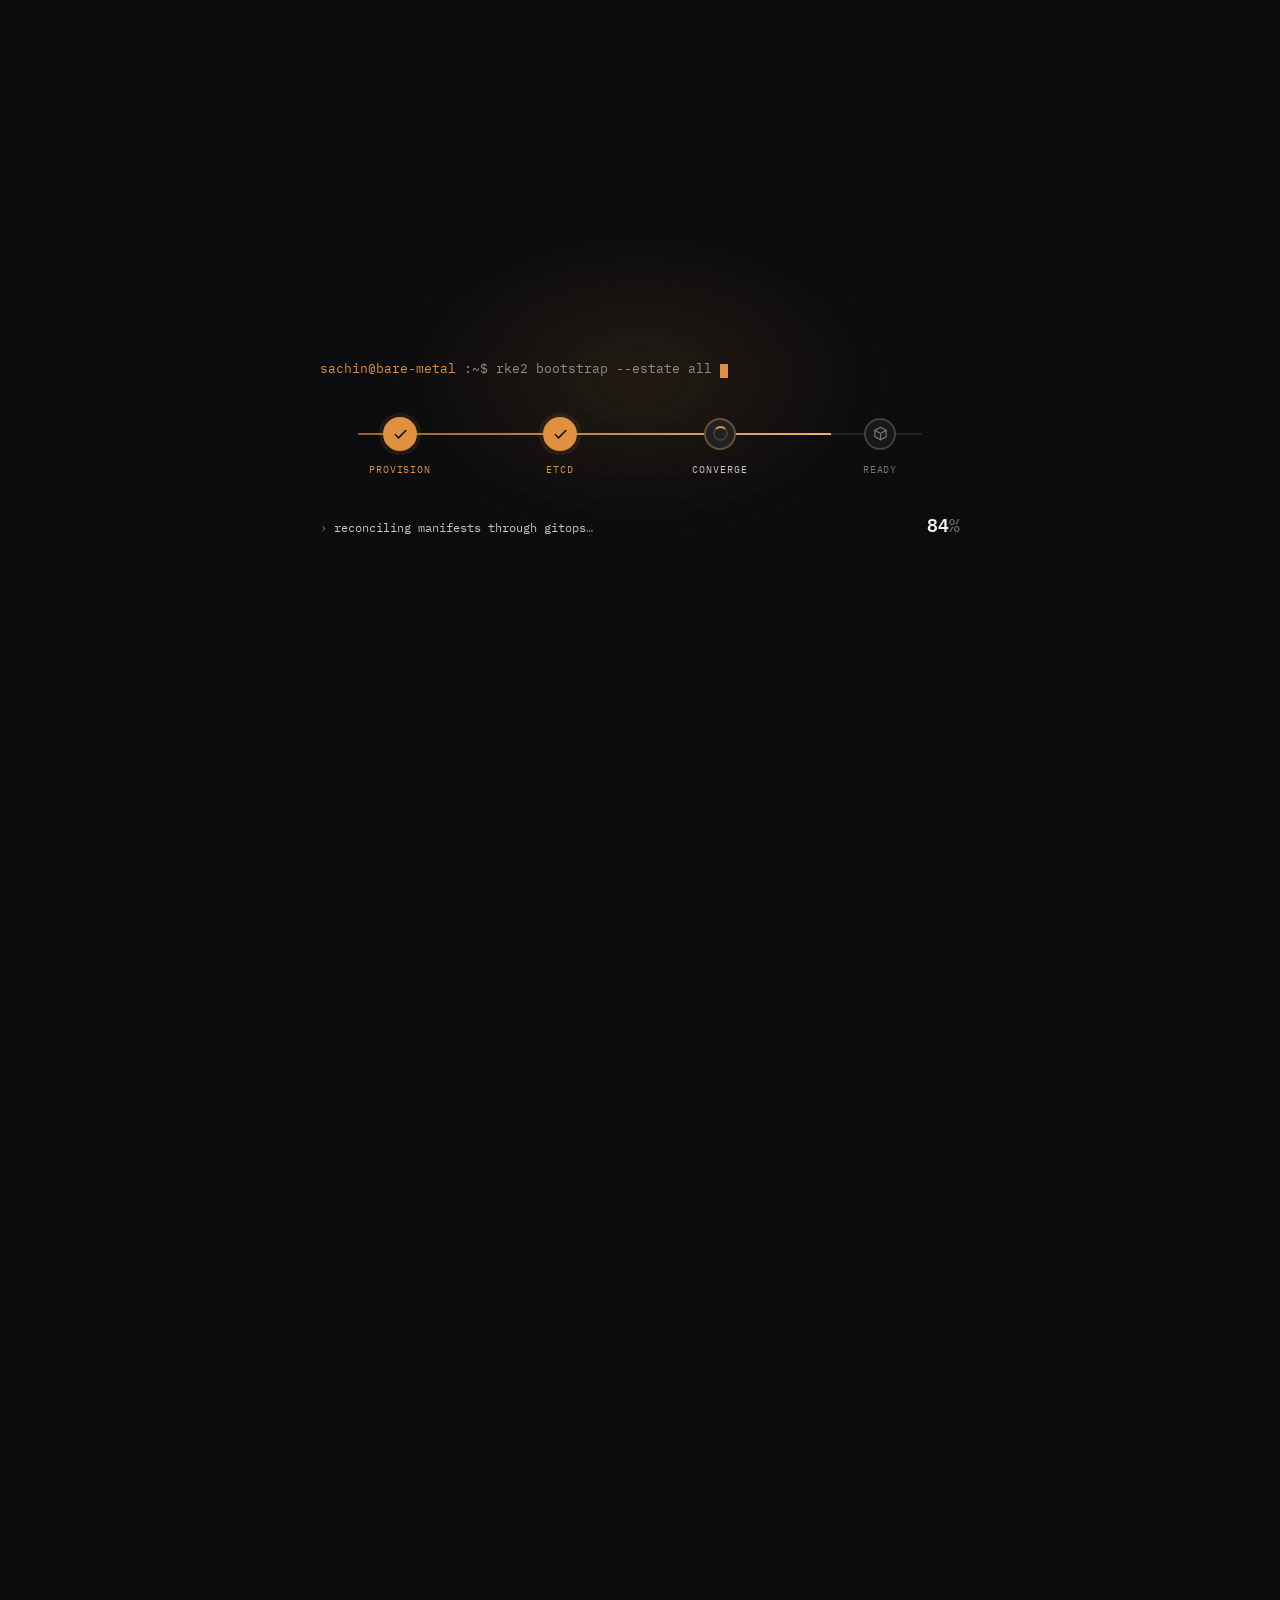
==== index.html @ 34cbd56e "Add portfolio site Static single-page portfolio. No framework, no build step, no runtime dependencie" ====
<!DOCTYPE html>
<html lang="en" data-theme="dark">

<head>
  <meta charset="UTF-8">
  <meta name="viewport" content="width=device-width, initial-scale=1.0">
  <title>Sachin Vasle — AI Infrastructure &amp; DevOps Engineer</title>
  <meta name="description"
    content="AI infrastructure and DevOps engineer. Hybrid Kubernetes across on-premises bare metal and AWS EKS, self-hosted LLM inference on on-prem GPUs, and an AI-powered SRE root cause analysis platform built from scratch.">
  <meta name="author" content="Sachin Vasle">
  <meta name="robots" content="index, follow, max-image-preview:large">
  <meta name="theme-color" content="#0b0c0e" media="(prefers-color-scheme: dark)">
  <meta name="theme-color" content="#f6f3ee" media="(prefers-color-scheme: light)">

  <!-- Theme boot — runs before first paint so there is no flash.
       Dark is the design; light only when the visitor chooses it. -->
  <script>
    (function () {
      document.documentElement.classList.add('js');
      var t = 'dark';
      try { var s = localStorage.getItem('theme'); if (s === 'light' || s === 'dark') t = s; } catch (e) { }
      document.documentElement.setAttribute('data-theme', t);
    })();
  </script>

  <meta property="og:type" content="website">
  <meta property="og:title" content="Sachin Vasle — AI Infrastructure &amp; DevOps Engineer">
  <meta property="og:description"
    content="Hybrid Kubernetes on bare metal and AWS, self-hosted LLM inference on on-prem GPUs, and an AI-powered SRE platform written from scratch.">
  <meta property="og:locale" content="en_IN">
  <!-- TODO before launch: set og:url, og:image and rel=canonical to the real domain. -->

  <link rel="me" href="https://www.linkedin.com/in/sachin-vasle-a631bb194/">
  <link rel="me" href="https://github.com/sachinvasle99">
  <link rel="icon" href="req/img/fav/favicon.svg" type="image/svg+xml">
  <link rel="icon" type="image/png" sizes="32x32" href="req/img/fav/favicon-32x32.png">
  <link rel="icon" type="image/png" sizes="16x16" href="req/img/fav/favicon-16x16.png">
  <link rel="apple-touch-icon" href="req/img/fav/apple-touch-icon.png">
  <link rel="manifest" href="req/img/fav/site.webmanifest">


  <link rel="preconnect" href="https://fonts.googleapis.com">
  <link rel="preconnect" href="https://fonts.gstatic.com" crossorigin>
  <link rel="stylesheet"
    href="https://fonts.googleapis.com/css2?family=Archivo:wght@500;600;700&family=IBM+Plex+Mono:wght@400;500;600;700&family=IBM+Plex+Sans:wght@400;500;600&display=swap">
  <link rel="stylesheet" href="req/css/styles.css">
</head>

<body class="is-loading">

  <!-- ═══ Preloader · cluster bootstrap ═══ -->
  <div class="preloader" id="preloader" role="status" aria-live="polite" aria-label="Loading">
    <div class="preloader__glow"></div>
    <div class="preloader__scan"></div>
    <div class="boot">
      <div class="boot__cmd">
        <span class="prompt">sachin@bare-metal</span>
        <span>:~$ rke2 bootstrap --estate all</span>
        <span class="caret"></span>
      </div>

      <div class="pipeline" aria-hidden="true">
        <div class="pipeline__track"><span class="pipeline__fill"></span></div>

        <div class="stage" data-stage="provision">
          <div class="stage__dot">
            <svg class="default" viewBox="0 0 24 24" fill="none" stroke="currentColor" stroke-width="2"
              stroke-linecap="round" stroke-linejoin="round">
              <rect x="3" y="4" width="18" height="6" rx="1" />
              <rect x="3" y="14" width="18" height="6" rx="1" />
              <path d="M7 7h.01M7 17h.01" />
            </svg>
            <span class="spin"></span>
            <svg class="stage__check" viewBox="0 0 24 24" fill="none" stroke="currentColor" stroke-width="2.4"
              stroke-linecap="round" stroke-linejoin="round"><path d="M20 6 9 17l-5-5" /></svg>
          </div>
          <span class="stage__label">Provision</span>
        </div>

        <div class="stage" data-stage="etcd">
          <div class="stage__dot">
            <svg class="default" viewBox="0 0 24 24" fill="none" stroke="currentColor" stroke-width="2"
              stroke-linecap="round" stroke-linejoin="round">
              <ellipse cx="12" cy="5" rx="8" ry="3" />
              <path d="M4 5v14c0 1.66 3.58 3 8 3s8-1.34 8-3V5M4 12c0 1.66 3.58 3 8 3s8-1.34 8-3" />
            </svg>
            <span class="spin"></span>
            <svg class="stage__check" viewBox="0 0 24 24" fill="none" stroke="currentColor" stroke-width="2.4"
              stroke-linecap="round" stroke-linejoin="round"><path d="M20 6 9 17l-5-5" /></svg>
          </div>
          <span class="stage__label">etcd</span>
        </div>

        <div class="stage" data-stage="converge">
          <div class="stage__dot">
            <svg class="default" viewBox="0 0 24 24" fill="none" stroke="currentColor" stroke-width="2"
              stroke-linecap="round" stroke-linejoin="round">
              <path d="M21 12a9 9 0 0 1-9 9 9 9 0 0 1-8.5-6M3 12a9 9 0 0 1 9-9 9 9 0 0 1 8.5 6" />
              <path d="M21 3v6h-6M3 21v-6h6" />
            </svg>
            <span class="spin"></span>
            <svg class="stage__check" viewBox="0 0 24 24" fill="none" stroke="currentColor" stroke-width="2.4"
              stroke-linecap="round" stroke-linejoin="round"><path d="M20 6 9 17l-5-5" /></svg>
          </div>
          <span class="stage__label">Converge</span>
        </div>

        <div class="stage" data-stage="ready">
          <div class="stage__dot">
            <svg class="default" viewBox="0 0 24 24" fill="none" stroke="currentColor" stroke-width="2"
              stroke-linecap="round" stroke-linejoin="round">
              <path d="M12 2 3 7v10l9 5 9-5V7z" /><path d="m3 7 9 5 9-5M12 12v10" />
            </svg>
            <span class="spin"></span>
            <svg class="stage__check" viewBox="0 0 24 24" fill="none" stroke="currentColor" stroke-width="2.4"
              stroke-linecap="round" stroke-linejoin="round"><path d="M20 6 9 17l-5-5" /></svg>
          </div>
          <span class="stage__label">Ready</span>
        </div>
      </div>

      <div class="boot__foot">
        <div class="boot__status"><span class="text-muted">›</span> initializing<span class="text-muted">…</span></div>
        <div class="boot__pct"><span class="n tnum">0</span><span class="s">%</span></div>
      </div>
    </div>
  </div>

  <!-- Ambient backdrop -->
  <div class="backdrop" aria-hidden="true">
    <div class="backdrop__grid"></div>
    <div class="backdrop__glow"></div>
    <div class="backdrop__grain"></div>
  </div>

  <a class="skip-link" href="#main">Skip to content</a>

  <!-- ═══ Navigation ═══ -->
  <header class="site-header" id="siteHeader">
    <nav class="nav" id="nav" aria-label="Primary">
      <a class="brand" href="#hero" aria-label="Sachin Vasle — home" data-cursor="top">
        <span class="brand__mark">SV</span>
        <span class="brand__name">Sachin&nbsp;Vasle <span class="role">— AI Infra &amp; DevOps</span></span>
      </a>

      <div class="nav__links" id="navLinks">
        <a class="nav__link is-active" href="#hero">Home</a>
        <a class="nav__link" href="#about">About</a>
        <a class="nav__link" href="#work">Work</a>
        <a class="nav__link" href="#stack">Stack</a>
        <a class="nav__link" href="#xray">XRay</a>
        <a class="nav__link" href="#security">Security</a>
        <a class="nav__link" href="#proof">Proof</a>
        <a class="nav__link" href="#contact">Contact</a>
      </div>

      <div class="nav__right">
        <span class="nav__status" title="Local time · Pune (IST)">
          <span class="live"></span>available
          <span class="clock tnum" data-clock>00:00:00</span>
        </span>
        <button class="theme-toggle" id="themeToggle" type="button" aria-label="Switch theme" data-cursor="theme">
          <svg class="tt-sun" viewBox="0 0 24 24" fill="none" stroke="currentColor" stroke-width="2"
            stroke-linecap="round" stroke-linejoin="round" aria-hidden="true">
            <circle cx="12" cy="12" r="4" />
            <path d="M12 2v2M12 20v2M4.93 4.93l1.41 1.41M17.66 17.66l1.41 1.41M2 12h2M20 12h2M6.34 17.66l-1.41 1.41M19.07 4.93l-1.41 1.41" />
          </svg>
          <svg class="tt-moon" viewBox="0 0 24 24" fill="none" stroke="currentColor" stroke-width="2"
            stroke-linecap="round" stroke-linejoin="round" aria-hidden="true">
            <path d="M21 12.8A9 9 0 1 1 11.2 3a7 7 0 0 0 9.8 9.8z" />
          </svg>
        </button>
        <a class="btn btn--primary nav__cta magnetic" href="#contact" data-cursor="connect">Let's talk</a>
        <button class="nav__toggle" id="navToggle" type="button" aria-label="Toggle menu" aria-expanded="false"
          aria-controls="navLinks">
          <span></span><span></span><span></span>
        </button>
      </div>
    </nav>
  </header>

  <main id="main">

    <!-- ═══ Hero ═══ -->
    <section class="hero" id="hero">
      <div class="container">
        <div class="hero__grid">

          <div class="hero__intro">
            <span class="eyebrow hero__eyebrow">AI Infrastructure &amp; DevOps
              <span class="reg">&nbsp;· ap-south-1 / Pune</span></span>

            <h1 class="hero__title" aria-label="Sachin Vasle">
              <span class="line line--fill"><span data-decode="SACHIN">SACHIN</span></span>
              <span class="line line--grad"><span data-decode="VASLE">VASLE</span><span class="blink"
                  aria-hidden="true"></span></span>
            </h1>

            <p class="lead hero__lead">
              I build and run <span class="em">hybrid Kubernetes platforms</span> — managed on AWS,
              bare metal on-premises, everything as code — and the
              <span class="em">AI infrastructure</span> that runs on top of them.
            </p>

            <div class="hero__actions">
              <a class="btn btn--primary btn--lg magnetic" href="#xray" data-cursor="open">
                See the work
                <svg class="btn__ico" viewBox="0 0 24 24" fill="none" stroke="currentColor" stroke-width="2"
                  stroke-linecap="round" stroke-linejoin="round">
                  <path d="M5 12h14M13 6l6 6-6 6" />
                </svg>
              </a>
              <a class="btn btn--ghost btn--lg" href="#contact" data-cursor="connect">
                <svg class="btn__ico" viewBox="0 0 24 24" fill="none" stroke="currentColor" stroke-width="2"
                  stroke-linecap="round" stroke-linejoin="round">
                  <path d="M4 4h16v16H4zM4 8h16M8 4v4" />
                </svg>
                Let's connect
              </a>
            </div>

            <div class="status-strip" aria-label="Status">
              <div class="stat">
                <span class="stat__k">status</span>
                <span class="stat__v live"><span class="dot"></span>open to opportunities</span>
              </div>
              <div class="stat">
                <span class="stat__k">since</span>
                <span class="stat__v">2021 · 5y 2m</span>
              </div>
            </div>
          </div>

          <!-- The platform I work on, as layers. What I do, not what
               my employer owns — no inventory, no counts. -->
          <!-- The platform, bottom-up: cloud and clusters, the tooling that
               drives them, what watches them, and the AI layer on top.
               Capability only — no employer inventory. -->
          <div class="topo" aria-label="Platform layers: cloud, Kubernetes, automation and delivery, observability, security and compliance, and AI infrastructure">
            <svg viewBox="0 0 440 590" fill="none" role="img">

              <!-- the spine: signal running down the stack -->
              <path class="t-link" d="M20 34 V 540" />
              <path class="t-flow" d="M20 34 V 540" pathLength="1" />

              <!-- 1 · cloud -->
              <g class="t-cluster" data-cursor="cloud">
                <rect class="t-plane" x="36" y="16" width="396" height="72" rx="12" />
                <text class="t-planelbl" x="54" y="40">cloud</text>
                <text class="t-meta" x="54" y="60">aws · gcp · multi-region · on-premises</text>
                <text class="t-meta" x="54" y="78">vpc · iam · ec2 · s3 · rds · lambda · route 53 · elb</text>
                <circle class="t-node t-node--cp" cx="20" cy="52" r="6" />
              </g>

              <!-- 2 · kubernetes -->
              <g class="t-cluster" data-cursor="kubernetes">
                <rect class="t-plane" x="36" y="100" width="396" height="92" rx="12" />
                <text class="t-planelbl" x="54" y="124">kubernetes</text>
                <rect class="t-box" x="54" y="136" width="176" height="44" rx="8" />
                <text class="t-name" x="68" y="154">managed</text>
                <text class="t-meta" x="68" y="170">eks · gke · node groups</text>
                <rect class="t-box" x="240" y="136" width="176" height="44" rx="8" />
                <text class="t-name" x="254" y="154">bare metal · rke2</text>
                <text class="t-meta" x="254" y="170">etcd · cni · certs · upgrades</text>
                <circle class="t-node t-node--cp" cx="20" cy="146" r="6" />
              </g>

              <!-- 3 · automation and delivery -->
              <g class="t-cluster" data-cursor="devops tooling">
                <rect class="t-plane" x="36" y="204" width="396" height="92" rx="12" />
                <text class="t-planelbl" x="54" y="228">automation &amp; delivery</text>
                <rect class="t-box" x="54" y="240" width="176" height="44" rx="8" />
                <text class="t-name" x="68" y="258">as code</text>
                <text class="t-meta" x="68" y="274">terraform · terragrunt · ansible</text>
                <rect class="t-box" x="240" y="240" width="176" height="44" rx="8" />
                <text class="t-name" x="254" y="258">ci/cd · gitops</text>
                <text class="t-meta" x="254" y="274">argocd · fluxcd · jenkins</text>
                <circle class="t-node t-node--cp" cx="20" cy="250" r="6" />
              </g>

              <!-- 4 · observability -->
              <g class="t-cluster" data-cursor="telemetry">
                <rect class="t-plane" x="36" y="308" width="396" height="76" rx="12" />
                <text class="t-planelbl" x="54" y="332">observability</text>
                <text class="t-meta" x="54" y="352">prometheus · grafana · signoz · otel · loki · elk/efk</text>
                <text class="t-meta" x="54" y="370">metrics · logs · traces · dashboards · pagerduty on-call</text>
                <circle class="t-node t-node--cp" cx="20" cy="346" r="6" />
              </g>

              <!-- 5 · security and compliance -->
              <g class="t-cluster" data-cursor="devsecops">
                <rect class="t-plane" x="36" y="396" width="396" height="76" rx="12" />
                <text class="t-planelbl" x="54" y="420">security &amp; compliance</text>
                <text class="t-meta" x="54" y="440">trivy · vault · sealed secrets · eso · rbac · network policy</text>
                <text class="t-meta" x="54" y="458">soc 2 · hipaa · data residency · least-privilege iam</text>
                <circle class="t-node t-node--cp" cx="20" cy="434" r="6" />
              </g>

              <!-- 6 · ai infrastructure -->
              <g class="t-cluster" data-cursor="ai infrastructure">
                <rect class="t-plane" x="36" y="484" width="396" height="92" rx="12" />
                <text class="t-planelbl" x="54" y="508">ai infrastructure</text>
                <text class="t-meta" x="54" y="528">self-hosted llm · on-prem gpu serving · inference tuning</text>
                <text class="t-meta" x="54" y="546">agentic rca · mcp · tool-calling · context management</text>
                <text class="t-meta" x="54" y="564">read-only guardrails · deterministic core</text>
                <circle class="t-node t-node--cp" cx="20" cy="530" r="6" />
                <circle class="t-ring" cx="20" cy="530" r="6" />
              </g>
            </svg>
          </div>

        </div>
      </div>

      <a class="scroll-cue" href="#about" aria-label="Scroll down" data-cursor="scroll">
        <span class="txt">scroll</span>
        <span class="rail"></span>
      </a>
    </section>

    <!-- ═══ Marquee ═══ -->
    <div class="marquee" aria-label="Toolchain">
      <div class="marquee__track" id="marqueeTrack">
        <span class="marquee__item"><span class="d"></span>Kubernetes</span>
        <span class="marquee__item"><span class="d"></span>RKE2</span>
        <span class="marquee__item"><span class="d"></span>Bare Metal</span>
        <span class="marquee__item"><span class="d"></span>Private Cloud</span>
        <span class="marquee__item"><span class="d"></span>Amazon EKS</span>
        <span class="marquee__item"><span class="d"></span>GKE</span>
        <span class="marquee__item"><span class="d"></span>etcd</span>
        <span class="marquee__item"><span class="d"></span>Terraform</span>
        <span class="marquee__item"><span class="d"></span>Terragrunt</span>
        <span class="marquee__item"><span class="d"></span>Ansible</span>
        <span class="marquee__item"><span class="d"></span>ArgoCD</span>
        <span class="marquee__item"><span class="d"></span>FluxCD</span>
        <span class="marquee__item"><span class="d"></span>Jenkins · JCasC</span>
        <span class="marquee__item"><span class="d"></span>Prometheus</span>
        <span class="marquee__item"><span class="d"></span>Grafana</span>
        <span class="marquee__item"><span class="d"></span>SigNoz</span>
        <span class="marquee__item"><span class="d"></span>PagerDuty</span>
        <span class="marquee__item"><span class="d"></span>OpenTelemetry</span>
        <span class="marquee__item"><span class="d"></span>Python · FastAPI</span>
        <span class="marquee__item"><span class="d"></span>Self-hosted LLM</span>
        <span class="marquee__item"><span class="d"></span>GPU Inference</span>
        <span class="marquee__item"><span class="d"></span>MCP</span>
        <span class="marquee__item"><span class="d"></span>Vault</span>
        <span class="marquee__item"><span class="d"></span>KEDA</span>
      </div>
    </div>

    <!-- ═══ 01 · whoami ═══ -->
    <section class="section" id="about">
      <div class="container">
        <div class="about__grid">

          <aside class="idcard" id="idcard" data-reveal data-cursor="that's me">
            <div class="idcard__head">
              <span>identity.card</span>
              <span class="on">verified</span>
            </div>
            <div class="idcard__photo">
              <img src="req/img/profile.jpg" alt="Sachin Vasle" width="823" height="900"
                loading="lazy" decoding="async">
              <span class="idcard__scan" aria-hidden="true"></span>
            </div>
            <div class="idcard__body">
              <div class="idrow"><span class="k">uid</span><span class="v">sachin-vasle</span></div>
              <div class="idrow"><span class="k">role</span><span class="v">DevOps &amp; AI Infra Engineer</span></div>
              <div class="idrow"><span class="k">company</span><span class="v acc">Krista AI</span></div>
              <div class="idrow"><span class="k">what</span><span class="v">enterprise ai automation platform</span></div>
              <div class="idrow"><span class="k">base</span><span class="v">18.5204° N · 73.8567° E</span></div>
              <div class="idrow"><span class="k">tz</span><span class="v">IST · UTC+05:30</span></div>
              <div class="idrow"><span class="k">exp</span><span class="v">5y 2m · since 2021</span></div>
              <div class="idrow"><span class="k">certs</span><span class="v">AWS SAA-C03 · CKA</span></div>
              <div class="idrow"><span class="k">status</span><span class="v acc">● open to opportunities</span></div>
            </div>
          </aside>

          <div class="about__body">
            <div class="section-head" style="margin-bottom:1.3rem">
              <span class="eyebrow" data-reveal><span class="idx">01</span> — whoami</span>
              <h2 data-reveal>I build the platform,<br>and the AI that runs on it.</h2>
            </div>

            <p class="lead-big" data-reveal>
              DevOps, SRE and platform engineering across cloud and bare metal —
              <span class="dim">plus the GPU and inference layer that modern products now expect
                underneath them.</span>
            </p>

            <p class="lead" data-reveal>
              I have run that migration in <span class="hl">both directions</span> — on-premises
              onto EKS at one company, and EKS back onto our own hardware at the next. Very few
              people have done the second one.
            </p>

            <p data-reveal>
              <span class="hl">Cloud to bare metal.</span> At <span class="hl">Krista AI</span>, an
              enterprise AI automation company, we moved production off EKS and
              onto Kubernetes we run ourselves, and built the private cloud underneath it to do so —
              the compute, the networking, the storage and the platform services a managed control
              plane had been quietly providing. Cost and data residency drove the decision;
              delivering it meant owning every layer that AWS used to own for us.
            </p>

            <p data-reveal>
              <span class="hl">Bare metal to cloud.</span> Earlier, at Revent Labs, I ran it the
              other way: on-premises workloads onto EKS, with the whole footprint — VPCs, subnets,
              IAM, node groups and supporting services — as reusable Terraform and Terragrunt
              modules replicated across multiple regions for fast failover. Alongside it, ECR,
              Route 53, ELB, RDS and Aurora, Lambda and Secrets Manager, with least-privilege IAM
              throughout, plus GCP and GKE.
            </p>

            <p data-reveal>
              <span class="hl">Running your own</span> means no managed control plane to hide
              behind, so I own the whole lifecycle: control-plane and worker provisioning, etcd
              health and backups, rolling upgrades, certificate rotation, and the deep
              troubleshooting that lands on the API server, scheduler, kubelet, CoreDNS and the CNI.
              Node build-out is Ansible, so onboarding a machine is a playbook rather than an
              afternoon. On-call runs through PagerDuty, so a real failure reaches a phone rather
              than a channel nobody is reading.
            </p>

            <p data-reveal>
              <span class="hl">Delivery is declarative all the way down.</span> Jenkins runs from
              <span class="hl">Jenkins Configuration as Code (JCasC)</span> — controllers, plugins,
              credentials and jobs defined in YAML in Git, so a Jenkins instance is something you
              rebuild from a repository rather than a pet nobody dares restart, and a change to CI
              gets reviewed like any other change. Around it: GitHub Actions, GitLab CI and
              Bitbucket Pipelines running inside Kubernetes, JFrog Artifactory governing artifact
              promotion, and GitOps on ArgoCD and FluxCD giving teams self-service deploys with
              rollbacks that work.
            </p>

            <p data-reveal>
              <span class="hl">Observability</span> is one layer across the whole estate —
              Prometheus, Grafana, SigNoz, OpenTelemetry and ELK/EFK for metrics, logs and traces,
              with the dashboards and alerting that incident response actually runs on, and
              PagerDuty carrying the pages that matter.
            </p>

            <p data-reveal>
              <span class="hl">On the AI side</span> I run self-hosted LLM inference on
              on-premises GPU compute — model serving, GPU utilization, inference performance,
              context management and tool-calling — and I designed and wrote
              <span class="hl">Krista XRay</span>, the AI-powered SRE platform that uses it, where
              the model reasons over real production telemetry it is structurally forbidden from
              writing to. Next: Kubernetes orchestration for GPU workloads, and Go controllers with
              Kubebuilder.
            </p>

            <div class="principles" data-stagger>
              <article class="principle">
                <span class="principle__n">01</span>
                <h3>Everything as code</h3>
                <p>Terraform and Terragrunt for infrastructure, Ansible for machines, Git as the
                  source of truth for what is deployed. A change nobody can review is a change
                  nobody can undo.</p>
              </article>
              <article class="principle">
                <span class="principle__n">02</span>
                <h3>Read-only by default</h3>
                <p>Production starts at <code class="mono">get</code>, <code class="mono">describe</code>,
                  <code class="mono">logs</code>. Anything that mutates a live cluster is named and
                  confirmed — including for the tools I build.</p>
              </article>
              <article class="principle">
                <span class="principle__n">03</span>
                <h3>Deterministic core, narrating edge</h3>
                <p>Code computes the evidence; the model interprets it. A number the LLM derived
                  itself is a number nobody can reproduce.</p>
              </article>
              <article class="principle">
                <span class="principle__n">04</span>
                <h3>Keep the model on our hardware</h3>
                <p>Self-hosted inference is not a cost exercise. It is what lets an investigation
                  read production telemetry without shipping it to a third party.</p>
              </article>
            </div>
          </div>

        </div>
      </div>
    </section>

    <!-- ═══ 02 · Work ═══ -->
    <section class="section" id="work">
      <div class="container">
        <div class="section-head">
          <span class="eyebrow" data-reveal><span class="idx">02</span> — git log --career</span>
          <h2 data-reveal>Deployment history.</h2>
        </div>

        <!-- career as a commit graph — the two branches are the two
             migrations, run in opposite directions -->
        <div class="gitgraph" data-reveal>
          <div class="gitgraph__cap"><span class="d"></span>git log --graph --career · hover a commit</div>
          <svg viewBox="0 0 936 230" fill="none" role="img"
            aria-label="Career as a git graph: DXC 2021, Revent Labs 2022 with an on-premises to EKS branch, Krista 2024 with an EKS to on-premises branch, merging at HEAD">

            <!-- main branch -->
            <path class="g-line g-main" d="M40 115 H 860" />

            <!-- branch up: on-prem → EKS (Revent Labs) -->
            <path class="g-line g-branch"
              d="M330 115 C 380 115, 385 55, 435 55 H 520 C 570 55, 575 115, 625 115" />
            <path class="g-flow"
              d="M330 115 C 380 115, 385 55, 435 55 H 520 C 570 55, 575 115, 625 115" pathLength="1" />

            <!-- branch down: EKS → on-prem, private cloud (Krista) -->
            <path class="g-line g-branch"
              d="M625 115 C 675 115, 680 178, 730 178 H 780 C 815 178, 820 115, 850 115" />
            <path class="g-flow"
              d="M625 115 C 675 115, 680 178, 730 178 H 780 C 815 178, 820 115, 850 115" pathLength="1" />

            <!-- commits on main -->
            <g class="g-commit" data-cursor="a1c0de5">
              <circle class="g-hit" cx="120" cy="115" r="26" />
              <circle class="g-c" cx="120" cy="115" r="7" />
              <text class="g-t" x="120" y="145" text-anchor="middle">Jul 2021 · DXC Technology</text>
              <text class="g-t g-t--dim" x="120" y="161" text-anchor="middle">100+ workloads · aws eks</text>
            </g>

            <g class="g-commit" data-cursor="b2e7a1f">
              <circle class="g-hit" cx="330" cy="115" r="26" />
              <circle class="g-c g-c--acc" cx="330" cy="115" r="7" />
              <text class="g-t" x="330" y="145" text-anchor="middle">Dec 2022 · Revent Labs</text>
              <text class="g-t g-t--dim" x="330" y="161" text-anchor="middle">checkout -b feat/to-cloud</text>
            </g>

            <g class="g-commit" data-cursor="c3f0000">
              <circle class="g-hit" cx="625" cy="115" r="26" />
              <circle class="g-c g-c--acc" cx="625" cy="115" r="7" />
              <text class="g-t" x="625" y="98" text-anchor="middle">Oct 2024 · Krista AI</text>
            </g>

            <!-- branch-up commit -->
            <g class="g-commit" data-cursor="add5afe">
              <circle class="g-hit" cx="477" cy="55" r="26" />
              <circle class="g-c g-c--acc" cx="477" cy="55" r="7" />
              <text class="g-t" x="477" y="34" text-anchor="middle">on-prem → EKS</text>
              <text class="g-t g-t--dim" x="477" y="78" text-anchor="middle">terraform · terragrunt · multi-region</text>
            </g>

            <!-- branch-down commit -->
            <g class="g-commit" data-cursor="dec0ded">
              <circle class="g-hit" cx="755" cy="178" r="26" />
              <circle class="g-c g-c--acc" cx="755" cy="178" r="7" />
              <text class="g-t" x="755" y="204" text-anchor="middle">EKS → on-prem</text>
              <text class="g-t g-t--dim" x="755" y="220" text-anchor="middle">private cloud, built from the metal</text>
            </g>

            <!-- HEAD -->
            <g class="g-commit" data-cursor="HEAD → now">
              <circle class="g-hit" cx="860" cy="115" r="28" />
              <circle class="g-c g-c--acc" cx="860" cy="115" r="8" />
              <circle class="g-ring" cx="860" cy="115" r="8" />
              <g class="g-tag">
                <rect x="788" y="70" width="126" height="26" rx="13" />
                <text x="851" y="87" text-anchor="middle">HEAD · shipping</text>
              </g>
            </g>
          </svg>
        </div>

        <div class="timeline">

          <article class="release" data-reveal>
            <div class="release__aside">
              <span class="release__tag">release/2024.10 — HEAD</span>
              <h3 class="release__co">Krista AI</h3>
              <p class="release__what">enterprise AI automation platform</p>
              <p class="release__period">Oct 2024 → present · Pune, Hybrid</p>
            </div>
            <div class="release__main">
              <h4 class="release__role">DevOps Engineer <span class="now">now</span></h4>
              <p class="release__sum">
                Own a <span class="hl">hybrid Kubernetes platform</span> spanning managed clusters
                on AWS and bare-metal RKE2 on-premises — and led the migration of production
                <span class="hl">off EKS and onto our own Kubernetes</span>, building the private
                cloud underneath it.
              </p>
              <ul class="role__points">
                <li><b>Private cloud, built from the metal up.</b> Stood up the data-centre platform
                  that replaced what EKS had been providing — compute, storage classes, load
                  balancing, container registry, secrets and ingress — so production runs on
                  hardware we own and can upgrade without a maintenance window.</li>
                <li><b>Kubernetes lifecycle, both worlds.</b> Control-plane and worker provisioning,
                  etcd health and backups, rolling upgrades, certificate rotation, and the deep
                  troubleshooting that lands on the API server, scheduler, kubelet, CoreDNS and the
                  CNI — across RKE2 on bare metal and Amazon EKS.</li>
                <li><b>AWS, as code.</b> Multi-region workloads with VPCs, subnets, IAM, node groups
                  and supporting services in reusable Terraform and Terragrunt modules; ECR for
                  images, and cost kept honest through rightsizing, storage lifecycle policies and
                  idle-resource cleanup.</li>
                <li><b>Networking that spans both sides.</b> CNI and CoreDNS on bare metal, ingress
                  controllers and load balancing, network policies and multi-tenant namespace
                  isolation, and the firewall and routing work that hybrid connectivity actually
                  needs.</li>
                <li><b>Delivery, declarative end to end.</b> Jenkins from
                  <span class="hl">JCasC</span> — controllers, plugins, credentials and jobs as YAML
                  in Git — plus GitHub Actions, GitLab CI and Bitbucket Pipelines inside Kubernetes,
                  JFrog Artifactory for artifact promotion, Helm and Kustomize for packaging, and
                  GitOps on ArgoCD and FluxCD with rollbacks that work.</li>
                <li><b>AI and GPU infrastructure.</b> Self-hosted LLM inference on on-premises GPU
                  compute — model serving, GPU utilization, inference performance, context
                  management and tool-calling — and Krista XRay, the AI-powered SRE platform built
                  on top of it. Extending into Kubernetes orchestration for GPU workloads.</li>
                <li><b>Observability and on-call.</b> Prometheus, Grafana, SigNoz, OpenTelemetry and
                  ELK/EFK for metrics, logs and traces, with the dashboards and alerting incident
                  response runs on, escalating through PagerDuty.</li>
                <li><b>PostgreSQL on RAM-backed storage.</b> Moved database volumes for ephemeral
                  environments onto RAM-backed storage so the disk stopped being the bottleneck —
                  environment provisioning and test cycles that used to be a coffee break now finish
                  while you are still looking at the screen.</li>
                <li><b>Operators, secrets and access.</b> Sealed Secrets, KEDA and the Prometheus
                  Operator — CRD lifecycle, upgrades and reconciliation failures — with HashiCorp
                  Vault, RBAC and least-privilege IAM throughout, and production read-only by
                  default.</li>
              </ul>
              <div class="release__chips chips" data-stagger>
                <span class="kchip"><span class="d"></span>RKE2</span>
                <span class="kchip"><span class="d"></span>Amazon EKS</span>
                <span class="kchip"><span class="d"></span>Private cloud</span>
                <span class="kchip"><span class="d"></span>Terraform</span>
                <span class="kchip"><span class="d"></span>Terragrunt</span>
                <span class="kchip"><span class="d"></span>Ansible</span>
                <span class="kchip"><span class="d"></span>Jenkins · JCasC</span>
                <span class="kchip"><span class="d"></span>ArgoCD</span>
                <span class="kchip"><span class="d"></span>FluxCD</span>
                <span class="kchip"><span class="d"></span>Helm</span>
                <span class="kchip"><span class="d"></span>GPU / LLM serving</span>
                <span class="kchip"><span class="d"></span>SigNoz</span>
                <span class="kchip"><span class="d"></span>PagerDuty</span>
                <span class="kchip"><span class="d"></span>Vault</span>
                <span class="kchip"><span class="d"></span>Python</span>
              </div>
            </div>
          </article>

          <article class="release" data-reveal>
            <div class="release__aside">
              <span class="release__tag">release/2022.12</span>
              <h3 class="release__co">Revent Labs</h3>
              <p class="release__period">Dec 2022 → Sep 2024</p>
            </div>
            <div class="release__main">
              <h4 class="release__role">SDE-1 · cloud &amp; platform</h4>
              <p class="release__sum">
                Migrated <span class="hl">on-premises workloads onto AWS EKS</span> and ran the
                AWS and GCP estates behind them — the whole footprint as reusable Terraform and
                Terragrunt modules, replicated across <span class="hl">multiple regions</span> for
                rapid failover.
              </p>
              <ul class="role__points">
                <li><b>On-premises to EKS.</b> Planned and executed the move of workloads off
                  on-premises infrastructure onto Amazon EKS, standing up the networking, IAM, node
                  groups and delivery path in the target account before cutting over.</li>
                <li><b>Infrastructure as code, region-portable.</b> Reusable Terraform modules
                  composed with Terragrunt so an environment could be replicated into another region
                  from the same source — the thing that made rapid failover realistic rather than
                  theoretical.</li>
                <li><b>AWS breadth.</b> VPC, IAM, EC2, ELB, ASG, EKS, ECS, ECR, EBS, S3, RDS and
                  Aurora, Route&nbsp;53, Lambda, CloudWatch, SQS, SNS and Secrets Manager, built for
                  high availability, security and scale.</li>
                <li><b>GCP breadth.</b> VPC, Compute Engine, IAM, firewalls, GKE, Artifact Registry,
                  GCS, Cloud SQL, Cloud Logging, Pub/Sub, Cloud Functions, load balancing and Secret
                  Manager.</li>
                <li><b>Database migrations.</b> Led Amazon RDS to Aurora Serverless, implemented a
                  global RDS cluster, and moved MongoDB to Atlas — each for scalability and
                  performance headroom rather than for its own sake.</li>
                <li><b>Kubernetes delivery and autoscaling.</b> EKS managed through FluxCD, ArgoCD
                  and Helmfile, improving deployment frequency, with HPA, VPA and KEDA tuning
                  cluster behaviour to actual load.</li>
                <li><b>CI/CD pipelines.</b> GitHub Actions and Jenkins, integrated with Jira for
                  traceability and SonarQube for code quality gates.</li>
                <li><b>Monitoring and logging.</b> CloudWatch, Grafana, Loki, Promtail and the EFK
                  and PLG stacks, with alerting built to cut response time, and Helm-based
                  deployments configured for high availability.</li>
                <li><b>Secrets management.</b> HashiCorp Vault, Sealed Secrets and the External
                  Secrets Operator, wired into AWS and GCP Secrets Manager so nothing sensitive
                  lived in a manifest.</li>
                <li><b>Automation and legacy migration.</b> Ansible playbooks, roles and collections
                  driven from GitHub Actions for end-to-end deployment and testing, plus a migration
                  of RightScale RightScripts to equivalent Terraform configurations and Ansible
                  roles.</li>
                <li><b>Cost optimization.</b> Route&nbsp;53, Transit Gateway and AWS Organizations
                  managed down to what the business actually needed.</li>
              </ul>
              <div class="release__chips chips" data-stagger>
                <span class="kchip"><span class="d"></span>AWS</span>
                <span class="kchip"><span class="d"></span>GCP · GKE</span>
                <span class="kchip"><span class="d"></span>Terraform</span>
                <span class="kchip"><span class="d"></span>Terragrunt</span>
                <span class="kchip"><span class="d"></span>Amazon EKS</span>
                <span class="kchip"><span class="d"></span>Aurora Serverless</span>
                <span class="kchip"><span class="d"></span>MongoDB Atlas</span>
                <span class="kchip"><span class="d"></span>Helmfile</span>
                <span class="kchip"><span class="d"></span>ArgoCD · FluxCD</span>
                <span class="kchip"><span class="d"></span>HPA · VPA · KEDA</span>
                <span class="kchip"><span class="d"></span>GitHub Actions</span>
                <span class="kchip"><span class="d"></span>SonarQube</span>
                <span class="kchip"><span class="d"></span>Loki · PLG</span>
                <span class="kchip"><span class="d"></span>Vault · ESO</span>
                <span class="kchip"><span class="d"></span>Ansible</span>
              </div>
            </div>
          </article>

          <article class="release" data-reveal>
            <div class="release__aside">
              <span class="release__tag">release/2021.07</span>
              <h3 class="release__co">DXC Technology</h3>
              <p class="release__period">Jul 2021 → Nov 2022 · Remote</p>
            </div>
            <div class="release__main">
              <h4 class="release__role">Associate Software Engineer</h4>
              <p class="release__sum">
                Managed production Kubernetes on <span class="hl">AWS EKS carrying 100+
                workloads</span> for enterprise client environments, specialising in critical
                production troubleshooting.
              </p>
              <ul class="role__points">
                <li><b>EKS cluster management at scale.</b> Ran production clusters carrying 100+
                  workloads, keeping resource utilization and platform stability in hand, and became
                  the person critical Kubernetes production issues got escalated to.</li>
                <li><b>Helm-based delivery.</b> Developed and maintained Helm charts for application
                  deployment onto EKS, making releases consistent and repeatable instead of
                  hand-assembled per environment.</li>
                <li><b>Multistage Dockerfiles.</b> Designed image builds that package an application
                  and its dependencies while keeping the runtime layer to what actually runs — the
                  same image behaving identically across development, test and production.</li>
                <li><b>Ingress and network policy.</b> Configured Nginx and Traefik ingress
                  controllers for application traffic, with Cilium and Calico network policies
                  enforcing workload isolation and tightening the cluster's network posture.</li>
                <li><b>Observability and alerting.</b> Built and maintained Grafana alerts covering
                  system health, so infrastructure and application problems reached the SysOps team
                  before users noticed them.</li>
                <li><b>Cost optimization.</b> Cut AWS spend across multiple client projects using
                  Kubecost for per-workload visibility across EKS, alongside traffic optimization
                  through Traefik ingress.</li>
                <li><b>Automation.</b> Reusable Bash tooling for testing procedures, removing manual
                  effort and making results consistent run to run.</li>
              </ul>
              <div class="release__chips chips" data-stagger>
                <span class="kchip"><span class="d"></span>AWS</span>
                <span class="kchip"><span class="d"></span>Amazon EKS</span>
                <span class="kchip"><span class="d"></span>Kubernetes</span>
                <span class="kchip"><span class="d"></span>Helm</span>
                <span class="kchip"><span class="d"></span>Docker</span>
                <span class="kchip"><span class="d"></span>Grafana</span>
                <span class="kchip"><span class="d"></span>Nginx · Traefik</span>
                <span class="kchip"><span class="d"></span>Cilium · Calico</span>
                <span class="kchip"><span class="d"></span>Kubecost</span>
                <span class="kchip"><span class="d"></span>Bash</span>
              </div>
            </div>
          </article>

        </div>

      </div>
    </section>

    <!-- ═══ 03 · Stack ═══ -->
    <section class="section" id="stack">
      <div class="container">
        <div class="section-head">
          <span class="eyebrow" data-reveal><span class="idx">03</span> — cat stack.yaml</span>
          <h2 data-reveal>The toolchain, declared.</h2>
        </div>

        <div class="stack-stage" data-reveal>
          <figure class="spec" id="spec">
            <figcaption>
              <span class="d"></span>
              <span class="path">infra/</span>stack.yaml
              <span class="spec__hint">hover a card ↓</span>
            </figcaption>
            <pre><span class="ln"><span class="no">1</span><span class="k">stack</span><span class="p">:</span></span><span class="ln" data-key="platform"><span class="no">2</span>  <span class="k">platform</span><span class="p">:</span>      <span class="p">[</span><span class="v">rke2</span><span class="p">,</span> <span class="v">eks</span><span class="p">,</span> <span class="v">gke</span><span class="p">,</span> <span class="v">bare-metal</span><span class="p">,</span> <span class="v">etcd</span><span class="p">,</span> <span class="v">cni</span><span class="p">,</span> <span class="v">helm</span><span class="p">,</span> <span class="v">private-cloud</span><span class="p">]</span></span><span class="ln" data-key="cloud"><span class="no">3</span>  <span class="k">cloud</span><span class="p">:</span>         <span class="p">[</span><span class="v">aws</span><span class="p">,</span> <span class="v">gcp</span><span class="p">,</span> <span class="v">on-prem</span><span class="p">,</span> <span class="v">multi-region</span><span class="p">]</span></span><span class="ln" data-key="iac"><span class="no">4</span>  <span class="k">iac</span><span class="p">:</span>           <span class="p">[</span><span class="v">terraform</span><span class="p">,</span> <span class="v">terragrunt</span><span class="p">,</span> <span class="v">ansible</span><span class="p">,</span> <span class="v">helmfile</span><span class="p">]</span></span><span class="ln" data-key="delivery"><span class="no">5</span>  <span class="k">delivery</span><span class="p">:</span>      <span class="p">[</span><span class="v">argocd</span><span class="p">,</span> <span class="v">fluxcd</span><span class="p">,</span> <span class="v">jenkins-jcasc</span><span class="p">,</span> <span class="v">gh-actions</span><span class="p">,</span> <span class="v">gitlab-ci</span><span class="p">,</span> <span class="v">artifactory</span><span class="p">]</span></span><span class="ln" data-key="scaling"><span class="no">6</span>  <span class="k">scaling</span><span class="p">:</span>       <span class="p">[</span><span class="v">hpa</span><span class="p">,</span> <span class="v">vpa</span><span class="p">,</span> <span class="v">keda</span><span class="p">,</span> <span class="v">cluster-autoscaler</span><span class="p">]</span></span><span class="ln" data-key="observability"><span class="no">7</span>  <span class="k">observability</span><span class="p">:</span> <span class="p">[</span><span class="v">prometheus</span><span class="p">,</span> <span class="v">grafana</span><span class="p">,</span> <span class="v">signoz</span><span class="p">,</span> <span class="v">otel</span><span class="p">,</span> <span class="v">loki</span><span class="p">,</span> <span class="v">elk</span><span class="p">,</span> <span class="v">pagerduty</span><span class="p">]</span></span><span class="ln" data-key="security"><span class="no">8</span>  <span class="k">security</span><span class="p">:</span>      <span class="p">[</span><span class="v">trivy</span><span class="p">,</span> <span class="v">vault</span><span class="p">,</span> <span class="v">sealed-secrets</span><span class="p">,</span> <span class="v">eso</span><span class="p">,</span> <span class="v">rbac</span><span class="p">,</span> <span class="v">network-policy</span><span class="p">]</span></span><span class="ln" data-key="compliance"><span class="no">9</span>  <span class="k">compliance</span><span class="p">:</span>    <span class="p">[</span><span class="v">soc2</span><span class="p">,</span> <span class="v">hipaa</span><span class="p">,</span> <span class="v">data-residency</span><span class="p">,</span> <span class="v">audit-trail</span><span class="p">]</span></span><span class="ln" data-key="ai"><span class="no">10</span>  <span class="k">ai</span><span class="p">:</span>            <span class="p">[</span><span class="v">self-hosted-llm</span><span class="p">,</span> <span class="v">gpu-inference</span><span class="p">,</span> <span class="v">mcp</span><span class="p">,</span> <span class="v">tool-calling</span><span class="p">]</span></span><span class="ln" data-key="code"><span class="no">11</span>  <span class="k">code</span><span class="p">:</span>          <span class="p">[</span><span class="v">python</span><span class="p">,</span> <span class="v">fastapi</span><span class="p">,</span> <span class="v">bash</span><span class="p">,</span> <span class="v">groovy</span><span class="p">,</span> <span class="v">react</span><span class="p">]</span></span><span class="ln" data-key="data"><span class="no">12</span>  <span class="k">data</span><span class="p">:</span>          <span class="p">[</span><span class="v">postgres</span><span class="p">,</span> <span class="v">mysql</span><span class="p">,</span> <span class="v">mongodb</span><span class="p">,</span> <span class="v">redis</span><span class="p">,</span> <span class="v">clickhouse</span><span class="p">,</span> <span class="v">ram-backed-pg</span><span class="p">]</span></span><span class="ln"><span class="no">13</span></span><span class="ln"><span class="no">14</span><span class="k">mode</span><span class="p">:</span> <span class="v">read_only_by_default</span>  <span class="c"># deterministic core · narrating edge</span></span></pre>
          </figure>

          <div class="stack-cards" data-stagger>
            <article class="stack-card" data-keys="platform,cloud">
              <span class="stack-card__k">run</span>
              <strong>Clusters &amp; cloud</strong>
              <p>RKE2 on bare metal, private cloud, Amazon EKS, GKE, etcd, CNI, Helm, AWS, GCP</p>
            </article>
            <article class="stack-card" data-keys="iac,delivery">
              <span class="stack-card__k">ship</span>
              <strong>IaC &amp; GitOps</strong>
              <p>Terraform, Terragrunt, Ansible, Helmfile, ArgoCD, FluxCD, Jenkins JCasC, Artifactory</p>
            </article>
            <article class="stack-card" data-keys="security,compliance">
              <span class="stack-card__k">secure</span>
              <strong>DevSecOps &amp; compliance</strong>
              <p>Trivy scanning, Vault, Sealed Secrets, ESO, RBAC, network policy, SOC 2, HIPAA</p>
            </article>
            <article class="stack-card" data-keys="observability">
              <span class="stack-card__k">observe</span>
              <strong>Telemetry</strong>
              <p>Prometheus, Grafana, SigNoz, OpenTelemetry, Loki, ELK/EFK, PagerDuty on-call</p>
            </article>
            <article class="stack-card" data-keys="ai">
              <span class="stack-card__k">reason</span>
              <strong>AI &amp; GPU</strong>
              <p>Self-hosted LLM serving, on-prem GPU inference, MCP, tool-calling, guardrails</p>
            </article>
            <article class="stack-card" data-keys="code,data,scaling">
              <span class="stack-card__k">build</span>
              <strong>Code &amp; data</strong>
              <p>Python, FastAPI, Bash, Groovy, React, Postgres on RAM-backed storage, Redis, ClickHouse</p>
            </article>
          </div>
        </div>
      </div>
    </section>

    <!-- ═══ 04 · XRay ═══ -->
    <section class="section" id="xray">
      <div class="container">
        <div class="section-head">
          <span class="eyebrow" data-reveal><span class="idx">04</span> — the thing I built</span>
          <h2 data-reveal>Software, not configuration.</h2>
        </div>

        <article class="case" data-reveal>
          <div class="case__head">
            <h3>Krista XRay</h3>
            <span class="tag tag--ok">in production</span>
            <span class="case__role">sole designer and developer</span>
          </div>

          <div class="case__body">
            <div class="case__prose">
              <p class="lead-big" style="margin-bottom:1rem">
                At 3 a.m., "the app is slow" used to mean opening four consoles and hoping somebody
                remembered what changed. <span class="dim">Now it means asking one question and
                getting evidence back.</span>
              </p>

              <p>
                XRay is an AI-powered SRE platform that answers <em>why is production slow or
                broken?</em> It pulls from nine telemetry sources — Kubernetes, traces, logs,
                metrics, the data tier and the cloud APIs — correlates them on a shared timeline,
                works out what changed, ranks the probable causes, and explains the top ones in
                plain language with the evidence attached.
              </p>

              <div class="rule" style="margin:1.6rem 0 1rem">what it changes</div>

              <ul class="benefits">
                <li><b>The correlation nobody has time for.</b> A human comparing a latency spike
                  against deploy history, node pressure, slow queries and cache eviction is doing
                  ten minutes of tab-switching under pressure. The platform does it on every
                  investigation, the same way each time.</li>
                <li><b>Change detection first.</b> Most incidents are something that changed.
                  Surfacing rollouts, config edits and scaling events in the same window as the
                  symptom answers a large share of them outright.</li>
                <li><b>Findings you can check.</b> Every claim carries the query and the series it
                  came from, so the reviewer can disagree with the tool instead of trusting it.</li>
                <li><b>On-call that doesn't depend on who is awake.</b> The knowledge lives in
                  ranked hypotheses rather than in the one engineer who remembers this failure
                  mode.</li>
                <li><b>Nothing leaves the estate.</b> Investigations can run entirely against
                  self-hosted models on our own GPUs, which is what makes it usable where data
                  residency rules out sending telemetry to a third party.</li>
              </ul>

              <div class="rule" style="margin:1.6rem 0 1rem">how it stays trustworthy</div>

              <div class="decisions" data-stagger>
                <div class="decision">
                  <h4>deterministic core</h4>
                  <p>Python computes every number; the model only interprets. It cannot invent a
                    latency figure because it never calculates one.</p>
                </div>
                <div class="decision">
                  <h4>read-only by construction</h4>
                  <p>All 16 tools are read-only and the service accounts are RBAC-scoped. There is
                    no code path from a model output to a cluster write.</p>
                </div>
                <div class="decision">
                  <h4>rank before you reason</h4>
                  <p>A dependency graph scores probable causes first, so the model argues about a
                    shortlist instead of trawling raw telemetry.</p>
                </div>
                <div class="decision">
                  <h4>degrade loudly</h4>
                  <p>A collector that can't reach its backend says so. Silently dropping a source
                    lets you reason confidently from a hole in the evidence.</p>
                </div>
              </div>
            </div>

            <div class="case__side">
              <div class="asks">
                <span class="asks__cap">questions it answers</span>
                <ul>
                  <li>Why is checkout slow since 02:10?</li>
                  <li>What changed in the last hour?</li>
                  <li>Is this the app, the cluster, or the database?</li>
                  <li>Which service started this, and which are just downstream of it?</li>
                  <li>Has this failed this way before?</li>
                </ul>
              </div>

              <div class="flow">
                <span class="flow__cap">one investigation</span>
                <ol class="flow__steps">
                  <li>
                    <b>Symptom</b>
                    <span>asked in plain language, not assembled from dashboards</span>
                  </li>
                  <li>
                    <b>Collect</b>
                    <span>nine sources queried in parallel, each degrading independently</span>
                  </li>
                  <li>
                    <b>Correlate</b>
                    <span>normalised onto one timeline; change detection over the same window</span>
                  </li>
                  <li>
                    <b>Rank</b>
                    <span>dependency graph scores candidate causes before any model sees them</span>
                  </li>
                  <li>
                    <b>Explain</b>
                    <span>agentic loop over 16 read-only tools, evidence cited per claim</span>
                  </li>
                </ol>
              </div>

              <p class="stack-line">
                <b>reads</b> Kubernetes · Prometheus · traces · logs · Postgres · Redis · cloud APIs<br>
                <b>backend</b> Python · FastAPI · Pydantic · async httpx<br>
                <b>frontend</b> React · Vite<br>
                <b>runtime</b> Docker · Kubernetes · RBAC-scoped service accounts<br>
                <b>inference</b> hosted API or self-hosted on on-prem GPUs · MCP
              </p>
            </div>
          </div>
        </article>
      </div>
    </section>

    <!-- ═══ 05 · DevSecOps ═══ -->
    <section class="section" id="security">
      <div class="container">
        <div class="section-head">
          <span class="eyebrow" data-reveal><span class="idx">05</span> — shift left</span>
          <h2 data-reveal>Security in the pipeline,<br>not in a review meeting.</h2>
          <p data-reveal>Guardrails belong on the delivery path itself. If a vulnerable image or a
            plaintext secret can only be caught by a person remembering to look, it will ship.</p>
        </div>

        <!-- gates a change passes through -->
        <div class="gates" data-stagger data-reveal>
          <article class="gate">
            <span class="gate__n">01</span>
            <h3>Commit</h3>
            <p>Secrets never reach Git in the clear — Sealed Secrets and the External Secrets
              Operator keep them encrypted at rest, with Vault and cloud Secrets Manager as the
              source of truth.</p>
            <div class="chips">
              <span class="kchip"><span class="d"></span>Vault</span>
              <span class="kchip"><span class="d"></span>Sealed Secrets</span>
              <span class="kchip"><span class="d"></span>ESO</span>
            </div>
          </article>

          <article class="gate">
            <span class="gate__n">02</span>
            <h3>Build &amp; scan</h3>
            <p>Trivy scans images and IaC in CI, so a known CVE fails the pipeline instead of
              landing in a cluster. Multi-stage builds keep the runtime image down to what actually
              runs, and SonarQube guards code quality on the way through.</p>
            <div class="chips">
              <span class="kchip"><span class="d"></span>Trivy</span>
              <span class="kchip"><span class="d"></span>image &amp; IaC scanning</span>
              <span class="kchip"><span class="d"></span>multi-stage builds</span>
              <span class="kchip"><span class="d"></span>SonarQube</span>
            </div>
          </article>

          <article class="gate">
            <span class="gate__n">03</span>
            <h3>Deploy</h3>
            <p>Git is the only way in. GitOps means every change to a cluster is a reviewed commit
              with an audit trail and a rollback, and least-privilege IAM plus RBAC decide what a
              workload may touch once it is there.</p>
            <div class="chips">
              <span class="kchip"><span class="d"></span>GitOps audit trail</span>
              <span class="kchip"><span class="d"></span>RBAC</span>
              <span class="kchip"><span class="d"></span>least-privilege IAM</span>
            </div>
          </article>

          <article class="gate">
            <span class="gate__n">04</span>
            <h3>Run</h3>
            <p>Workload isolation with network policies and multi-tenant namespace boundaries;
              production access read-only by default. Sensitive environments are separated at
              cluster level, not just by namespace.</p>
            <div class="chips">
              <span class="kchip"><span class="d"></span>network policy</span>
              <span class="kchip"><span class="d"></span>Cilium · Calico</span>
              <span class="kchip"><span class="d"></span>tenant isolation</span>
              <span class="kchip"><span class="d"></span>read-only prod</span>
            </div>
          </article>
        </div>

        <!-- compliance posture -->
        <div class="posture" data-reveal>
          <div class="posture__head">
            <span class="eyebrow"><span class="idx">05a</span> — compliance posture</span>
            <h3>Building for audited environments.</h3>
            <p>Enterprise customers arrive with a security questionnaire before they arrive with a
              workload. Designing for that up front is cheaper than retrofitting it.</p>
          </div>
          <div class="posture__grid">
            <article class="posture__item">
              <span class="tag tag--acc">SOC 2</span>
              <p>Change management with a reviewable trail, least-privilege access, and logging and
                monitoring evidence that an auditor can actually be shown.</p>
            </article>
            <article class="posture__item">
              <span class="tag tag--acc">HIPAA</span>
              <p>Encryption in transit and at rest, tightly scoped access to sensitive workloads,
                and tenant separation strong enough that neighbours cannot see each other.</p>
            </article>
            <article class="posture__item">
              <span class="tag tag--acc">Data residency</span>
              <p>Dedicated single-tenant environments in the customer's own region, and self-hosted
                inference so telemetry and prompts never leave the estate.</p>
            </article>
          </div>
        </div>
      </div>
    </section>

    <!-- ═══ 06 · Proof ═══ -->
    <section class="section" id="proof">
      <div class="container">
        <div class="section-head">
          <span class="eyebrow" data-reveal><span class="idx">06</span> — ls -la credentials/</span>
          <h2 data-reveal>Proof, not promises.</h2>
        </div>

        <div data-stagger data-reveal>
          <div class="crow">
            <span class="crow__issuer">AWS</span>
            <span class="crow__name">Certified Solutions Architect – Associate (SAA-C03)
              <span class="id">credential 1709bca43d4f43f29147866f53f1278b</span></span>
            <span class="crow__dates">Jun 2024 → Jun 2027 <span class="tag tag--ok">active</span></span>
          </div>
          <div class="crow">
            <span class="crow__issuer">Linux&nbsp;F.</span>
            <span class="crow__name">Certified Kubernetes Administrator (CKA)</span>
            <span class="crow__dates">Feb 2022 → Feb 2025 <span class="tag tag--dim">expired</span></span>
          </div>
        </div>

        <div class="edu" data-reveal>
          <div>
            <div class="edu__deg">Bachelor of Engineering — Computer Science</div>
            <div class="edu__school">Dr. D. Y. Patil Institute of Technology, Pimpri, Pune · CGPA 7.52</div>
          </div>
          <span class="edu__years">2017 → 2021</span>
        </div>
      </div>
    </section>

    <!-- ═══ 07 · Contact ═══ -->
    <section class="section" id="contact">
      <div class="container">
        <span class="eyebrow" data-reveal><span class="idx">07</span> — ping sachin</span>
        <h2 class="contact__title" data-reveal>Running Kubernetes<br>
          <span class="grad">somewhere interesting?</span></h2>
        <p class="lead" data-reveal style="max-width:52ch">
          Open to <span class="hl">DevOps Engineer</span>, SRE, platform engineering and
          AI-infrastructure roles, senior level. Happy to talk bare metal, either migration
          direction, GPU inference, or how XRay is put together.
        </p>

        <div class="contact__actions" data-reveal>
          <a class="btn btn--primary btn--lg magnetic" href="mailto:sachinvasle99@gmail.com" data-cursor="send">
            Email me
            <svg class="btn__ico" viewBox="0 0 24 24" fill="none" stroke="currentColor" stroke-width="2"
              stroke-linecap="round" stroke-linejoin="round">
              <path d="M5 12h14M13 6l6 6-6 6" />
            </svg>
          </a>
          <a class="btn btn--ghost btn--lg" href="https://www.linkedin.com/in/sachin-vasle-a631bb194/"
            target="_blank" rel="noopener" data-cursor="open">
            <svg class="btn__ico" viewBox="0 0 24 24" fill="currentColor">
              <path d="M20.45 20.45h-3.56v-5.57c0-1.33-.02-3.04-1.85-3.04-1.85 0-2.14 1.45-2.14 2.94v5.67H9.35V9h3.41v1.56h.05c.48-.9 1.64-1.85 3.37-1.85 3.6 0 4.27 2.37 4.27 5.46zM5.34 7.43a2.06 2.06 0 1 1 0-4.13 2.06 2.06 0 0 1 0 4.13M7.12 20.45H3.56V9h3.56z" />
            </svg>
            LinkedIn
          </a>
          <a class="btn btn--ghost btn--lg" href="https://github.com/sachinvasle99" target="_blank" rel="noopener"
            data-cursor="open">
            <svg class="btn__ico" viewBox="0 0 24 24" fill="currentColor">
              <path d="M12 .5A11.5 11.5 0 0 0 .5 12a11.5 11.5 0 0 0 7.86 10.92c.58.1.79-.25.79-.55v-1.94c-3.2.7-3.88-1.54-3.88-1.54-.53-1.34-1.29-1.7-1.29-1.7-1.05-.72.08-.7.08-.7 1.16.08 1.77 1.19 1.77 1.19 1.03 1.77 2.7 1.26 3.36.97.1-.75.4-1.26.73-1.55-2.55-.29-5.24-1.28-5.24-5.7 0-1.26.45-2.29 1.19-3.1-.12-.29-.52-1.46.11-3.05 0 0 .97-.31 3.18 1.18a11 11 0 0 1 5.79 0c2.2-1.49 3.17-1.18 3.17-1.18.63 1.59.23 2.76.12 3.05.74.81 1.19 1.84 1.19 3.1 0 4.43-2.7 5.4-5.26 5.69.42.36.79 1.07.79 2.16v3.2c0 .3.2.66.8.55A11.5 11.5 0 0 0 23.5 12A11.5 11.5 0 0 0 12 .5z" />
            </svg>
            GitHub
          </a>
        </div>

        <div data-reveal>
          <button class="copyline" id="copyEmail" data-copy="sachinvasle99@gmail.com" data-cursor="copy" type="button"
            aria-live="polite">
            <span class="p">$</span>
            <span class="addr">echo sachinvasle99@gmail.com | pbcopy</span>
            <span class="ok">✓ copied to clipboard</span>
          </button>
        </div>

        <div class="contact__meta" data-reveal>
          <span>base: Pune, Maharashtra, IN</span>
          <span>tz: IST · UTC+05:30</span>
          <span>local: <span class="tnum" data-clock>00:00:00</span></span>
        </div>
      </div>
    </section>

  </main>

  <!-- ═══ Footer ═══ -->
  <footer class="site-footer">
    <div class="container footer__row">
      <a class="footer__brand" href="#hero" data-cursor="top">
        <span class="brand__mark">SV</span> Sachin Vasle
      </a>
      <span class="footer__mono">© 2026 · deployed from Pune · status:
        <span class="text-accent">operational</span></span>
      <div class="footer__links">
        <a href="https://www.linkedin.com/in/sachin-vasle-a631bb194/" target="_blank" rel="noopener"
          data-cursor="open">LinkedIn</a>
        <a href="assets/Sachin_Vasle_Resume.pdf" download data-cursor="open">Résumé</a>
        <a href="notes/waf-blocks-promql-aggregations.html" data-cursor="open">Notes</a>
        <a href="mailto:sachinvasle99@gmail.com" data-cursor="send">Email</a>
        <a href="#hero" data-cursor="top">Back to top ↑</a>
      </div>
    </div>
  </footer>

  <script src="req/js/preloader.js" defer></script>
  <script src="req/js/main.js" defer></script>
  <script src="req/js/cursor.js" defer></script>
</body>

</html>
---- req/css/styles.css ----
/* ─────────────────────────────────────────────────────────────
 * Sachin Vasle — AI Infrastructure & DevOps Engineer
 * Genre: modern-minimal, "live systems" · near-black + amber signal
 * Type: Archivo (headings) · IBM Plex Mono (display + data) · IBM Plex Sans (body)
 *
 * Design & front-end approach adapted (MIT) from Praveen Kumar's
 * portfolio <github.com/praveenraghav01/portfolio>, itself adapted
 * from Puneeth Aradhya <github.com/aradhyapuneeth/aradhyapuneeth.github.io>.
 * ─────────────────────────────────────────────────────────────
 * 1 Tokens · 2 Reset · 3 Type · 4 Utilities · 5 Backdrop · 6 Buttons
 * 7 Cursor · 8 Preloader · 9 Nav · 10 Hero · 11 Topology · 12 Marquee
 * 13 About · 14 Experience · 15 Stack · 16 Case · 17 Proof · 18 Contact
 * 19 Footer · 20 Reveals · 21 Reduced motion · 22 Responsive
 * ───────────────────────────────────────────────────────────── */

/* ── 1. Tokens — dark is the design; light is "day shift" ──── */
:root {
  color-scheme: dark;

  --bg:            #0b0c0e;
  --bg-1:          #101113;
  --bg-2:          #16181b;
  --bg-3:          #1e2126;
  --surface:       rgba(255, 248, 238, 0.026);
  --surface-2:     rgba(255, 248, 238, 0.05);
  --surface-hover: rgba(255, 248, 238, 0.08);

  --ink:           #f4f1ec;
  --ink-soft:      #c9c5bd;
  --ink-muted:     #948f86;
  --ink-faint:     #7a756c;

  --line:          rgba(255, 248, 238, 0.09);
  --line-soft:     rgba(255, 248, 238, 0.055);
  --line-strong:   rgba(255, 248, 238, 0.18);

  --accent:        #e0913f;
  --accent-bright: #f6b168;
  --accent-deep:   #a2601a;
  --accent-ink:    #171006;
  --accent-a10:    rgba(224, 145, 63, 0.10);
  --accent-a20:    rgba(224, 145, 63, 0.22);
  --accent-a40:    rgba(224, 145, 63, 0.42);

  --ok:            #5fae7f;
  --ok-a16:        rgba(95, 174, 127, 0.16);

  --nav-glass:        rgba(16, 17, 19, 0.72);
  --menu-glass:       rgba(16, 17, 19, 0.96);
  --card-glass:       rgba(16, 17, 19, 0.76);
  --cursor-ring:      rgba(201, 197, 189, 0.5);
  --cursor-label-bg:  rgba(244, 241, 236, 0.94);
  --cursor-label-ink: #171006;
  --spotlight-c:      rgba(246, 177, 104, 0.10);
  --panel-fade:       rgba(11, 12, 14, 0.82);
  --scroll-thumb:     #24272c;

  --font-display: 'IBM Plex Mono', ui-monospace, 'SFMono-Regular', Menlo, Consolas, monospace;
  --font-head:    'Archivo', ui-sans-serif, system-ui, -apple-system, 'Segoe UI', Roboto, Arial, sans-serif;
  --font-sans:    'IBM Plex Sans', ui-sans-serif, system-ui, -apple-system, 'Segoe UI', Roboto, Arial, sans-serif;
  --font-mono:    'IBM Plex Mono', ui-monospace, 'SFMono-Regular', Menlo, Consolas, monospace;

  --fs-display: clamp(2.5rem, 0.9rem + 6.4vw, 6rem);
  --fs-h2:      clamp(1.85rem, 1.2rem + 2.4vw, 2.9rem);
  --fs-lead:    clamp(1.02rem, 0.96rem + 0.5vw, 1.26rem);
  --fs-mono:    0.75rem;

  --container: 1240px;
  --gutter:    clamp(1.15rem, 0.5rem + 2.6vw, 2.75rem);
  --section-y: clamp(4.5rem, 3rem + 7vw, 9rem);

  --ease-out:    cubic-bezier(0.23, 1, 0.32, 1);
  --ease-in-out: cubic-bezier(0.77, 0, 0.175, 1);
  --ease-drawer: cubic-bezier(0.32, 0.72, 0, 1);
  --ease-spring: cubic-bezier(0.34, 1.56, 0.64, 1);

  --dur-1: 140ms; --dur-2: 220ms; --dur-3: 320ms; --dur-4: 520ms;

  --r-sm: 10px; --r: 14px; --r-lg: 20px; --r-pill: 999px;

  --shadow-2: 0 8px 30px rgba(0, 0, 0, 0.42);
  --shadow-3: 0 30px 70px -14px rgba(0, 0, 0, 0.7);

  --z-nav: 100; --z-preloader: 500; --z-cursor: 700;
}

/* light theme — same room, lights on. Warm paper, deep copper. */
:root[data-theme="light"] {
  color-scheme: light;

  --bg:            #f6f3ee;
  --bg-1:          #efebe4;
  --bg-2:          #e7e2d9;
  --bg-3:          #ddd7cc;
  --surface:       rgba(28, 20, 10, 0.035);
  --surface-2:     rgba(28, 20, 10, 0.058);
  --surface-hover: rgba(28, 20, 10, 0.088);

  --ink:           #14150f;
  --ink-soft:      #34352d;
  --ink-muted:     #575850;
  --ink-faint:     #70716a;

  --line:          rgba(28, 20, 10, 0.14);
  --line-soft:     rgba(28, 20, 10, 0.08);
  --line-strong:   rgba(28, 20, 10, 0.26);

  --accent:        #9a5a17;
  --accent-bright: #b06b1e;
  --accent-deep:   #7a4510;
  --accent-ink:    #fffaf3;
  --accent-a10:    rgba(154, 90, 23, 0.09);
  --accent-a20:    rgba(154, 90, 23, 0.18);
  --accent-a40:    rgba(154, 90, 23, 0.36);

  --ok:            #3f7f55;
  --ok-a16:        rgba(63, 127, 85, 0.16);

  --nav-glass:        rgba(246, 243, 238, 0.78);
  --menu-glass:       rgba(248, 245, 240, 0.97);
  --card-glass:       rgba(255, 253, 250, 0.7);
  --cursor-ring:      rgba(52, 53, 45, 0.5);
  --cursor-label-bg:  rgba(20, 21, 15, 0.92);
  --cursor-label-ink: #f6f3ee;
  --spotlight-c:      rgba(154, 90, 23, 0.1);
  --panel-fade:       rgba(246, 243, 238, 0.72);
  --scroll-thumb:     #cbc4b8;

  --shadow-2: 0 8px 30px rgba(34, 26, 14, 0.14);
  --shadow-3: 0 30px 70px -14px rgba(34, 26, 14, 0.24);
}

:root[data-theme="light"] .backdrop__grid { opacity: 0.4; }
:root[data-theme="light"] .backdrop__glow { opacity: 0.3; }
:root[data-theme="light"] .backdrop__grain { opacity: 0.045; }

/* light: the manifest panel stays a night window.
 * The surface tokens must be re-scoped too, not only the ink ones —
 * otherwise the panel keeps dark text on the light --bg-2 and the
 * whole listing goes invisible. */
:root[data-theme="light"] .spec {
  --bg-2: #16181b;
  --ink: #f4f1ec; --ink-soft: #c9c5bd; --ink-muted: #948f86; --ink-faint: #7a756c;
  --line: rgba(255,248,238,0.09); --line-soft: rgba(255,248,238,0.055);
  --line-strong: rgba(255,248,238,0.18);
  --surface: rgba(255,248,238,0.045);
  --accent: #e0913f; --accent-bright: #f6b168;
  --accent-a10: rgba(224,145,63,0.12); --accent-a20: rgba(224,145,63,0.22);
  --accent-a40: rgba(224,145,63,0.42);
}

html.theme-anim *, html.theme-anim *::before, html.theme-anim *::after {
  transition-property: background-color, background, border-color, color, fill, stroke, box-shadow, opacity;
  transition-duration: 0.36s !important;
  transition-timing-function: var(--ease-out) !important;
}

/* ── 2. Reset & base ───────────────────────────────────────── */
*, *::before, *::after { box-sizing: border-box; }
* { margin: 0; }

html {
  -webkit-text-size-adjust: 100%;
  overflow-x: clip;
  scroll-behavior: smooth;
  scroll-padding-top: 96px;
}

body {
  overflow-x: clip;
  background: var(--bg);
  color: var(--ink);
  font-family: var(--font-sans);
  font-size: 1rem; line-height: 1.62;
  -webkit-font-smoothing: antialiased;
  -moz-osx-font-smoothing: grayscale;
  min-height: 100dvh;
}
body.is-loading { overflow: hidden; height: 100dvh; }

img, svg, canvas { display: block; max-width: 100%; }
a { color: inherit; text-decoration: none; }
button { font: inherit; color: inherit; background: none; border: 0; cursor: pointer; }
/* both, not just ul — .flow__steps is an <ol> and draws its own counters */
ul, ol { list-style: none; padding: 0; }
[hidden] { display: none !important; }

::selection { background: var(--accent-a40); color: var(--ink); }

::-webkit-scrollbar { width: 10px; }
::-webkit-scrollbar-track { background: var(--bg); }
::-webkit-scrollbar-thumb { background: var(--scroll-thumb); border-radius: 6px; }

:where(a, button, [tabindex]):focus-visible {
  outline: 2px solid var(--accent);
  outline-offset: 3px;
  border-radius: 4px;
}

.skip-link {
  position: absolute; left: -9999px; top: 0; z-index: 999;
  padding: 0.7rem 1.1rem; background: var(--accent); color: var(--accent-ink);
  font-family: var(--font-mono); font-size: var(--fs-mono);
}
.skip-link:focus { left: 0.6rem; top: 0.6rem; }

/* ── 3. Type ───────────────────────────────────────────────── */
h1, h2, h3, h4 {
  font-family: var(--font-head);
  font-weight: 700; line-height: 1.08;
  letter-spacing: -0.025em;
  text-wrap: balance;
}
h2 { font-size: var(--fs-h2); }

p { max-width: 64ch; color: var(--ink-soft); }

.lead { font-size: var(--fs-lead); line-height: 1.56; color: var(--ink-soft); }
.lead-big {
  font-size: clamp(1.15rem, 1rem + 1vw, 1.6rem);
  line-height: 1.4; color: var(--ink);
  font-family: var(--font-head); font-weight: 500;
  letter-spacing: -0.015em;
}

.eyebrow {
  display: inline-flex; align-items: center; gap: 0.6rem;
  font-family: var(--font-mono); font-size: var(--fs-mono); font-weight: 500;
  letter-spacing: 0.13em; text-transform: uppercase; color: var(--ink-muted);
}
.eyebrow .idx { color: var(--accent); }

.section { position: relative; padding-block: var(--section-y); }
.container {
  width: 100%; max-width: var(--container);
  margin-inline: auto; padding-inline: var(--gutter);
}
.section-head { margin-bottom: clamp(2.2rem, 1.4rem + 2.6vw, 3.8rem); }
.section-head .eyebrow { margin-bottom: 1rem; }

/* ── 4. Utilities ──────────────────────────────────────────── */
.hl { color: var(--ink); font-weight: 600; }
.dim { color: var(--ink-muted); }
.mono { font-family: var(--font-mono); font-size: 0.9em; }
.tnum { font-variant-numeric: tabular-nums; }
.text-accent { color: var(--accent); }
.text-muted { color: var(--ink-faint); }

.kchip {
  display: inline-flex; align-items: center; gap: 0.42rem;
  padding: 0.34rem 0.7rem; border-radius: var(--r-pill);
  border: 1px solid var(--line); background: var(--surface);
  font-family: var(--font-mono); font-size: 0.7rem; color: var(--ink-soft);
  white-space: nowrap;
  transition: border-color var(--dur-2) var(--ease-out), color var(--dur-2) var(--ease-out),
              background var(--dur-2) var(--ease-out);
}
.kchip:hover { border-color: var(--accent-a40); color: var(--ink); background: var(--accent-a10); }
.kchip .d { width: 4px; height: 4px; border-radius: 50%; background: var(--accent); flex: none; }
.chips { display: flex; flex-wrap: wrap; gap: 0.42rem; }

.tag {
  font-family: var(--font-mono); font-size: 0.62rem;
  letter-spacing: 0.09em; text-transform: uppercase;
  padding: 0.2rem 0.5rem; border-radius: 4px;
}
.tag--ok  { background: var(--ok-a16); color: var(--ok); }
.tag--acc { background: var(--accent-a20); color: var(--accent); }
.tag--dim { background: var(--surface-2); color: var(--ink-faint); }

/* ── 5. Backdrop ───────────────────────────────────────────── */
.backdrop { position: fixed; inset: 0; z-index: 0; pointer-events: none; overflow: hidden; }
.backdrop__grid {
  position: absolute; inset: -1px; opacity: 0.7;
  background-image:
    linear-gradient(var(--line-soft) 1px, transparent 1px),
    linear-gradient(90deg, var(--line-soft) 1px, transparent 1px);
  background-size: 54px 54px;
  mask-image: radial-gradient(120% 90% at 50% 0%, #000 20%, transparent 78%);
  -webkit-mask-image: radial-gradient(120% 90% at 50% 0%, #000 20%, transparent 78%);
}
/* No blur filter and no blend mode here: this layer is position:fixed,
 * so either one forces a full-viewport repaint on every scroll frame.
 * The gradient is soft enough on its own. */
.backdrop__glow {
  position: absolute; top: -18%; left: 50%; width: 90vw; max-width: 1100px; height: 700px;
  transform: translateX(-50%);
  background: radial-gradient(50% 50% at 50% 50%, var(--spotlight-c), transparent 72%);
  opacity: 0.75;
}
.backdrop__grain {
  position: absolute; inset: 0; opacity: 0.022;
  background-image: url("data:image/svg+xml,%3Csvg xmlns='http://www.w3.org/2000/svg' width='120' height='120'%3E%3Cfilter id='n'%3E%3CfeTurbulence type='fractalNoise' baseFrequency='0.9' numOctaves='3'/%3E%3C/filter%3E%3Crect width='100%25' height='100%25' filter='url(%23n)'/%3E%3C/svg%3E");
}
main, .site-header, .site-footer { position: relative; z-index: 1; }

/* ── 6. Buttons ────────────────────────────────────────────── */
.btn {
  --_bg: transparent;
  position: relative; overflow: hidden;
  display: inline-flex; align-items: center; justify-content: center; gap: 0.55rem;
  padding: 0.85rem 1.4rem; border-radius: var(--r-pill);
  font-family: var(--font-sans); font-size: 0.9rem; font-weight: 500; line-height: 1;
  white-space: nowrap;
  background: var(--_bg); border: 1px solid transparent;
  transition: transform var(--dur-1) var(--ease-out), background var(--dur-2) var(--ease-out),
              border-color var(--dur-2) var(--ease-out), color var(--dur-2) var(--ease-out),
              box-shadow var(--dur-2) var(--ease-out);
}
.btn::after {
  content: ''; position: absolute; inset: 0; pointer-events: none;
  background: linear-gradient(110deg, transparent 25%, rgba(255, 255, 255, 0.22), transparent 55%);
  transform: translateX(-120%);
  transition: transform 0.7s var(--ease-out);
}
.btn:hover::after { transform: translateX(120%); }
.btn:active { transform: scale(0.97); }
.btn__ico { width: 1.05em; height: 1.05em; transition: transform var(--dur-2) var(--ease-out); }

.btn--primary {
  --_bg: var(--accent); color: var(--accent-ink); font-weight: 600;
  box-shadow: 0 1px 0 rgba(255, 255, 255, 0.26) inset, 0 10px 28px -10px var(--accent-a40);
}
.btn--primary:hover { --_bg: var(--accent-bright); }
.btn--primary:hover .btn__ico { transform: translateX(3px); }

.btn--ghost {
  color: var(--ink); background: var(--surface-2); border-color: var(--line);
  backdrop-filter: blur(8px); -webkit-backdrop-filter: blur(8px);
}
.btn--ghost:hover { background: var(--surface-hover); border-color: var(--line-strong); }
.btn--lg { padding: 1rem 1.7rem; font-size: 0.96rem; }

.magnetic {
  display: inline-flex;
  transform: translate(var(--mx, 0), var(--my, 0));
  transition: transform var(--dur-3) var(--ease-out);
}

/* spotlight that follows the pointer across a card */
.spot { position: relative; }
.spot::before {
  content: ''; position: absolute; inset: 0; pointer-events: none; z-index: 0;
  border-radius: inherit; opacity: 0;
  background: radial-gradient(16rem 16rem at var(--px, 50%) var(--py, 50%), var(--accent-a10), transparent 70%);
  transition: opacity var(--dur-3) var(--ease-out);
}
.spot:hover::before { opacity: 1; }
.spot > * { position: relative; z-index: 1; }

/* ── 7. Custom cursor ──────────────────────────────────────── */
@media (min-width: 901px) {
  body.has-cursor, body.has-cursor a, body.has-cursor button,
  body.has-cursor [data-cursor] { cursor: none !important; }
  body.has-cursor :is(input, textarea, select) { cursor: auto !important; }
}

.cursor {
  position: fixed; top: 0; left: 0; z-index: var(--z-cursor);
  pointer-events: none; opacity: 0;
  transition: opacity var(--dur-3) var(--ease-out);
}
body.has-cursor .cursor.is-visible { opacity: 1; }
.cursor.is-out { opacity: 0; }

.cursor__dot {
  position: fixed; top: 0; left: 0; width: 7px; height: 7px; border-radius: 50%;
  background: var(--accent-bright);
  box-shadow: 0 0 0 1px rgba(23, 16, 6, 0.4), 0 0 18px var(--accent-a40);
  transform: translate(-50%, -50%); will-change: transform;
}
.cursor__ring {
  position: fixed; top: 0; left: 0; width: 34px; height: 34px; border-radius: 50%;
  border: 1px solid var(--cursor-ring);
  transform: translate(-50%, -50%); will-change: transform, width, height;
  transition: width var(--dur-3) var(--ease-spring), height var(--dur-3) var(--ease-spring),
              border-color var(--dur-2) var(--ease-out), background var(--dur-2) var(--ease-out);
}
.cursor.is-hover .cursor__ring {
  width: 48px; height: 48px;
  border-color: var(--accent); background: var(--accent-a10);
}
.cursor.is-down .cursor__ring { width: 24px; height: 24px; background: var(--accent-a20); }
.cursor.is-idle .cursor__ring { opacity: 0.45; }

.cursor__label {
  position: fixed; top: 0; left: 0;
  padding: 0.32rem 0.58rem; border-radius: 7px;
  background: var(--cursor-label-bg); color: var(--cursor-label-ink);
  font-family: var(--font-mono); font-size: 0.6rem; font-weight: 600;
  letter-spacing: 0.08em; text-transform: uppercase; line-height: 1; white-space: nowrap;
  opacity: 0; scale: 0.88; transform-origin: left top;
  transition: opacity var(--dur-2) var(--ease-out), scale var(--dur-2) var(--ease-spring);
  will-change: transform, opacity;
}
.cursor.has-label .cursor__label { opacity: 1; scale: 1; }

/* ── 8. Preloader — cluster bootstrap ──────────────────────── */
.preloader {
  position: fixed; inset: 0; z-index: var(--z-preloader);
  display: grid; place-items: center; background: var(--bg);
  clip-path: inset(0 0 0 0);
  transition: clip-path 0.9s var(--ease-drawer);
}
.preloader.is-done { clip-path: inset(0 0 100% 0); pointer-events: none; }
.preloader__glow {
  position: absolute; top: 42%; left: 50%; width: 700px; height: 400px;
  transform: translate(-50%, -50%);
  background: radial-gradient(50% 50% at 50% 50%, var(--accent-a20), transparent 70%);
  filter: blur(40px); opacity: 0.6;
}
.preloader__scan {
  position: absolute; inset: 0; pointer-events: none; opacity: 0.45;
  background-image: linear-gradient(to bottom, var(--line-soft) 1px, transparent 1px);
  background-size: 100% 4px; mix-blend-mode: overlay;
}
.boot { position: relative; width: min(640px, 88vw); }
.boot__cmd {
  display: flex; align-items: center; gap: 0.5rem; margin-bottom: 2.4rem;
  font-family: var(--font-mono); font-size: 0.8rem; color: var(--ink-muted);
}
.boot__cmd .prompt { color: var(--accent); }
.boot__cmd .caret {
  width: 8px; height: 1.05em; background: var(--accent);
  display: inline-block; translate: 0 2px;
  animation: caret 1s steps(1) infinite;
}
@keyframes caret { 50% { opacity: 0; } }

.pipeline {
  position: relative; display: flex; align-items: flex-start; justify-content: space-between;
  margin-bottom: 2rem;
}
.pipeline__track {
  position: absolute; top: 15px; left: 6%; right: 6%; height: 2px;
  background: var(--line); border-radius: 2px; overflow: hidden;
}
.pipeline__fill {
  position: absolute; inset: 0 auto 0 0; width: 0;
  background: linear-gradient(90deg, var(--accent-deep), var(--accent-bright));
  box-shadow: 0 0 12px var(--accent-a40);
  transition: width 0.35s var(--ease-out);
}
.stage {
  position: relative; z-index: 1; width: 25%;
  display: flex; flex-direction: column; align-items: center; gap: 0.75rem;
}
.stage__dot {
  width: 32px; height: 32px; border-radius: 50%; display: grid; place-items: center;
  background: var(--bg-2); border: 2px solid var(--line-strong); color: var(--ink-faint);
  transition: border-color var(--dur-3) var(--ease-out), color var(--dur-3) var(--ease-out),
              background var(--dur-3) var(--ease-out), transform var(--dur-3) var(--ease-spring);
}
.stage__dot svg { width: 15px; height: 15px; }
.stage__dot .spin {
  display: none; width: 15px; height: 15px; border-radius: 50%;
  border: 2px solid var(--accent-a20); border-top-color: var(--accent);
  animation: spin 0.7s linear infinite;
}
.stage__check { display: none; }
.stage__label {
  font-family: var(--font-mono); font-size: 0.64rem;
  letter-spacing: 0.09em; text-transform: uppercase; color: var(--ink-faint);
  transition: color var(--dur-3) var(--ease-out);
}
.stage.is-active .stage__dot { border-color: var(--accent-a40); color: var(--accent); background: var(--bg-3); }
.stage.is-active .stage__dot .default { display: none; }
.stage.is-active .stage__dot .spin { display: block; }
.stage.is-active .stage__label { color: var(--ink-soft); }
.stage.is-done .stage__dot {
  border-color: var(--accent); color: var(--accent-ink); background: var(--accent);
  transform: scale(1.06); box-shadow: 0 0 0 4px var(--accent-a10);
}
.stage.is-done .stage__dot .default, .stage.is-done .stage__dot .spin { display: none; }
.stage.is-done .stage__dot .stage__check { display: block; }
.stage.is-done .stage__label { color: var(--accent); }
@keyframes spin { to { transform: rotate(360deg); } }

.boot__foot { display: flex; align-items: baseline; justify-content: space-between; gap: 1rem; }
.boot__status {
  font-family: var(--font-mono); font-size: 0.76rem; color: var(--ink-soft); min-height: 1.2em;
}
.boot__status .ok { color: var(--accent); }
.boot__pct { font-family: var(--font-mono); font-weight: 600; font-size: 1.15rem; color: var(--ink); }
.boot__pct .s { color: var(--ink-faint); font-weight: 400; }

/* ── 9. Navigation ─────────────────────────────────────────── */
.site-header {
  position: fixed; top: 0; left: 0; right: 0; z-index: var(--z-nav);
  display: flex; justify-content: center;
  padding: clamp(0.7rem, 0.5rem + 0.5vw, 1.1rem) var(--gutter);
}
.nav {
  --scroll: 0;
  position: relative;
  display: flex; align-items: center; gap: 1.25rem;
  width: 100%; max-width: var(--container);
  padding: 0.5rem 0.55rem 0.5rem 1.15rem;
  border-radius: var(--r-pill); border: 1px solid transparent;
  transition: max-width var(--dur-4) var(--ease-out), background var(--dur-4) var(--ease-out),
              border-color var(--dur-4) var(--ease-out), box-shadow var(--dur-4) var(--ease-out);
}
.nav::after {
  content: ''; position: absolute; left: 1.15rem; right: 1.15rem; bottom: -1px; height: 1px;
  transform-origin: left; transform: scaleX(var(--scroll));
  background: linear-gradient(90deg, transparent, var(--accent), transparent);
  opacity: 0.8; pointer-events: none;
}
.site-header.is-scrolled .nav {
  max-width: 920px; background: var(--nav-glass); border-color: var(--line);
  box-shadow: var(--shadow-2);
  /* kept modest — backdrop-filter on a fixed bar is re-evaluated as the
   * content behind it scrolls, and gets expensive fast */
  backdrop-filter: blur(10px); -webkit-backdrop-filter: blur(10px);
}

.brand { display: inline-flex; align-items: center; gap: 0.6rem; font-weight: 600; letter-spacing: -0.02em; }
.brand__mark {
  position: relative; overflow: hidden;
  width: 34px; height: 34px; border-radius: 10px; display: grid; place-items: center;
  font-family: var(--font-mono); font-size: 0.78rem; font-weight: 600; color: var(--accent-ink);
  background: linear-gradient(140deg, var(--accent-bright), var(--accent-deep));
  box-shadow: 0 4px 14px -4px var(--accent-a40);
}
.brand__mark::after {
  content: ''; position: absolute; inset: 0;
  background: linear-gradient(120deg, transparent 30%, rgba(255, 255, 255, 0.5) 50%, transparent 70%);
  transform: translateX(-120%);
  animation: sheen 5s var(--ease-out) infinite;
}
@keyframes sheen { 0%, 55% { transform: translateX(-120%); } 75%, 100% { transform: translateX(120%); } }
.brand__name { font-family: var(--font-head); font-size: 0.95rem; white-space: nowrap; }
.brand__name .role {
  display: inline-block; color: var(--ink-muted); font-weight: 400;
  max-width: 190px; overflow: hidden; vertical-align: bottom; white-space: nowrap;
  transition: max-width var(--dur-4) var(--ease-out), opacity var(--dur-3) var(--ease-out);
}
.site-header.is-scrolled .brand__name .role { max-width: 0; opacity: 0; }

.nav__links { display: flex; align-items: center; gap: 0.15rem; margin-inline: auto; }
.nav__link {
  position: relative; padding: 0.5rem 0.8rem; border-radius: var(--r-pill);
  font-size: 0.86rem; color: var(--ink-muted);
  transition: color var(--dur-2) var(--ease-out), background var(--dur-2) var(--ease-out);
}
.nav__link:hover { color: var(--ink); background: var(--surface); }
.nav__link.is-active { color: var(--ink); }
.nav__link.is-active::before {
  content: ''; position: absolute; left: 0.85rem; right: 0.85rem; bottom: 0.28rem;
  height: 2px; background: var(--accent); border-radius: 2px;
}

.nav__right { display: flex; align-items: center; gap: 0.7rem; }
.nav__status {
  display: inline-flex; align-items: center; gap: 0.5rem;
  padding: 0.42rem 0.7rem; border-radius: var(--r-pill);
  background: var(--surface); border: 1px solid var(--line-soft);
  font-family: var(--font-mono); font-size: 0.68rem; color: var(--ink-soft);
  max-width: 220px; white-space: nowrap; overflow: hidden;
  transition: max-width var(--dur-4) var(--ease-out), opacity var(--dur-3) var(--ease-out),
              padding var(--dur-4) var(--ease-out), border-color var(--dur-3) var(--ease-out),
              margin var(--dur-4) var(--ease-out);
}
.site-header.is-scrolled .nav__status {
  max-width: 0; opacity: 0; padding-inline: 0; border-color: transparent; margin-right: -0.7rem;
}
.nav__status .live { position: relative; width: 7px; height: 7px; border-radius: 50%; background: var(--accent); }
.nav__status .live::after {
  content: ''; position: absolute; inset: -4px; border-radius: 50%;
  border: 1px solid var(--accent); animation: ping 2.4s var(--ease-out) infinite;
}
@keyframes ping { 0% { transform: scale(0.6); opacity: 0.9; } 80%, 100% { transform: scale(1.7); opacity: 0; } }
.nav__status .clock { color: var(--ink-muted); }
.nav__cta { padding: 0.62rem 1.1rem; }

.theme-toggle {
  position: relative; flex: none; width: 42px; height: 42px;
  border-radius: 12px; border: 1px solid var(--line); background: var(--surface-2);
  display: grid; place-items: center; color: var(--ink-soft);
  transition: border-color var(--dur-2) var(--ease-out), background var(--dur-2) var(--ease-out),
              color var(--dur-2) var(--ease-out), transform var(--dur-1) var(--ease-out);
}
.theme-toggle:hover { border-color: var(--accent-a40); color: var(--accent); background: var(--surface-hover); }
.theme-toggle:active { transform: scale(0.93); }
.theme-toggle svg {
  position: absolute; width: 17px; height: 17px;
  transition: opacity var(--dur-3) var(--ease-out), transform 0.5s var(--ease-spring);
}
.theme-toggle .tt-moon { opacity: 0; transform: rotate(-90deg) scale(0.5); }
:root[data-theme="light"] .theme-toggle .tt-sun { opacity: 0; transform: rotate(90deg) scale(0.5); }
:root[data-theme="light"] .theme-toggle .tt-moon { opacity: 1; transform: none; }

.nav__toggle {
  display: none; width: 42px; height: 42px; border-radius: 12px;
  border: 1px solid var(--line); background: var(--surface-2);
}
.nav__toggle span {
  display: block; width: 18px; height: 1.6px; background: var(--ink); margin: 3.6px auto;
  transition: transform var(--dur-3) var(--ease-out), opacity var(--dur-2) var(--ease-out);
}
.nav.is-open .nav__toggle span:nth-child(1) { transform: translateY(5.2px) rotate(45deg); }
.nav.is-open .nav__toggle span:nth-child(2) { opacity: 0; }
.nav.is-open .nav__toggle span:nth-child(3) { transform: translateY(-5.2px) rotate(-45deg); }

/* ── 10. Hero ──────────────────────────────────────────────── */
.hero {
  position: relative; min-height: 100svh;
  display: flex; align-items: center;
  padding-top: 7rem; padding-bottom: 3.5rem;
  overflow: hidden;
}
.hero .container { position: relative; z-index: 1; width: 100%; }
.hero__grid {
  display: grid; grid-template-columns: 1.05fr 0.95fr;
  gap: clamp(1.5rem, 1rem + 3vw, 3.6rem); align-items: center;
}

.hero__eyebrow { margin-bottom: clamp(1.3rem, 1rem + 1vw, 1.9rem); }
.hero__eyebrow .reg { color: var(--accent); }

.hero__title { margin-bottom: clamp(1.3rem, 1rem + 1.3vw, 2rem); }
.hero__title .line {
  display: block; font-family: var(--font-display);
  font-size: var(--fs-display); font-weight: 700;
  line-height: 0.96; letter-spacing: -0.05em;
  text-transform: uppercase; white-space: nowrap;
}
.hero__title .line--fill { color: var(--ink); }
.hero__title .line--grad {
  background: linear-gradient(110deg, var(--ink) 12%, var(--accent-bright) 88%);
  -webkit-background-clip: text; background-clip: text; color: transparent;
}
.hero__title .blink {
  display: inline-block; width: 0.4em; height: 0.76em; margin-left: 0.1em;
  background: var(--accent); translate: 0 0.08em; opacity: 0;
  animation: caret 1.05s steps(1) 2.4s infinite; animation-fill-mode: forwards;
}
.hero.is-in .hero__title .blink { opacity: 1; }

.hero__lead {
  max-width: 46ch; margin-bottom: clamp(1.7rem, 1.2rem + 1.4vw, 2.4rem);
  opacity: 0; transform: translateY(18px);
  transition: opacity 0.7s var(--ease-out) 0.9s, transform 0.7s var(--ease-out) 0.9s;
}
.hero.is-in .hero__lead { opacity: 1; transform: none; }
.hero__lead .em { color: var(--ink); font-weight: 600; }

.hero__actions {
  display: flex; flex-wrap: wrap; gap: 0.8rem;
  margin-bottom: clamp(2rem, 1.4rem + 2.4vw, 3.4rem);
  opacity: 0; transform: translateY(18px);
  transition: opacity 0.7s var(--ease-out) 1.02s, transform 0.7s var(--ease-out) 1.02s;
}
.hero.is-in .hero__actions { opacity: 1; transform: none; }

.status-strip {
  display: flex; flex-wrap: wrap; align-items: center;
  gap: 0 clamp(1.1rem, 0.5rem + 1.8vw, 2.4rem);
  padding-top: clamp(1.1rem, 0.8rem + 1vw, 1.6rem);
  border-top: 1px solid var(--line);
  opacity: 0; transform: translateY(18px);
  transition: opacity 0.7s var(--ease-out) 1.14s, transform 0.7s var(--ease-out) 1.14s;
}
.hero.is-in .status-strip { opacity: 1; transform: none; }
.stat { display: flex; align-items: center; gap: 0.55rem; padding-block: 0.6rem; }
.stat__k {
  font-family: var(--font-mono); font-size: 0.63rem;
  text-transform: uppercase; letter-spacing: 0.11em; color: var(--ink-faint);
}
.stat__v { font-family: var(--font-mono); font-size: 0.8rem; color: var(--ink-soft); font-weight: 500; }
.stat__v.live { color: var(--accent); display: inline-flex; align-items: center; gap: 0.45rem; }
.stat__v .dot {
  width: 7px; height: 7px; border-radius: 50%; background: var(--accent);
  box-shadow: 0 0 9px var(--accent); animation: pulse 2.4s var(--ease-in-out) infinite;
}
@keyframes pulse { 0%, 100% { opacity: 1; } 50% { opacity: 0.35; } }
.stat + .stat {
  border-left: 1px solid var(--line);
  padding-left: clamp(1.1rem, 0.5rem + 1.8vw, 2.4rem);
}

.scroll-cue {
  position: absolute; left: 50%; bottom: 1.4rem; transform: translateX(-50%); z-index: 1;
  display: flex; flex-direction: column; align-items: center; gap: 0.5rem;
  opacity: 0; transition: opacity 0.8s var(--ease-out) 1.5s;
}
.hero.is-in .scroll-cue { opacity: 1; }
.scroll-cue .txt {
  font-family: var(--font-mono); font-size: 0.58rem;
  letter-spacing: 0.22em; text-transform: uppercase; color: var(--ink-faint);
}
.scroll-cue .rail { position: relative; width: 1px; height: 40px; background: var(--line-strong); overflow: hidden; }
.scroll-cue .rail::after {
  content: ''; position: absolute; top: -50%; left: 0; width: 100%; height: 50%;
  background: var(--accent); animation: railrun 1.8s var(--ease-in-out) infinite;
}
@keyframes railrun { 0% { top: -50%; } 100% { top: 100%; } }

/* ── 11. Topology — the estate, drawn live ─────────────────── */
.topo {
  opacity: 0; transform: translateY(20px) scale(0.99);
  transition: opacity 0.9s var(--ease-out) 0.7s, transform 0.9s var(--ease-out) 0.7s;
}
.hero.is-in .topo { opacity: 1; transform: none; }
.topo svg { width: 100%; height: auto; overflow: visible; }

.t-link { stroke: var(--line-strong); stroke-width: 1; fill: none; }
.t-flow {
  stroke: var(--accent); stroke-width: 1.4; fill: none;
  stroke-dasharray: 0.06 0.94; stroke-linecap: round;
  animation: flow 3.4s linear infinite;
}
@keyframes flow { to { stroke-dashoffset: -1; } }

.t-plane {
  fill: var(--surface); stroke: var(--line); stroke-width: 1;
}
.t-planelbl {
  font-family: var(--font-mono); font-size: 8.5px; fill: var(--ink-faint);
  letter-spacing: 0.1em; text-transform: uppercase;
}
.t-node {
  fill: var(--bg-3); stroke: var(--line-strong); stroke-width: 1;
  transition: fill var(--dur-2) var(--ease-out), stroke var(--dur-2) var(--ease-out);
}
.t-node--cp { fill: var(--accent-a20); stroke: var(--accent-a40); }
.t-box {
  fill: var(--surface-2); stroke: var(--line); stroke-width: 1;
  transition: fill var(--dur-2) var(--ease-out), stroke var(--dur-2) var(--ease-out);
}
.t-cluster { cursor: pointer; }
.t-cluster:hover .t-node, .t-cluster:hover .t-box { fill: var(--accent-a10); stroke: var(--accent); }
.t-cluster:hover .t-name { fill: var(--accent); }
.t-name {
  font-family: var(--font-mono); font-size: 9.5px; fill: var(--ink-soft);
  transition: fill var(--dur-2) var(--ease-out);
}
.t-meta { font-family: var(--font-mono); font-size: 8px; fill: var(--ink-faint); }
.t-pulse { fill: var(--accent); opacity: 0.9; }
.t-ring {
  fill: none; stroke: var(--accent); stroke-width: 1; opacity: 0;
  animation: tring 3s var(--ease-out) infinite;
}
@keyframes tring {
  0% { r: 6; opacity: 0.7; }
  70%, 100% { r: 16; opacity: 0; }
}

/* ── 12. Marquee ───────────────────────────────────────────── */
.marquee {
  position: relative; overflow: hidden;
  border-block: 1px solid var(--line); background: var(--surface);
  padding-block: 0.85rem;
  mask-image: linear-gradient(90deg, transparent, #000 8%, #000 92%, transparent);
  -webkit-mask-image: linear-gradient(90deg, transparent, #000 8%, #000 92%, transparent);
}
.marquee__track {
  display: flex; align-items: center; gap: 2.4rem; width: max-content;
  animation: marquee 46s linear infinite;
}
.marquee:hover .marquee__track { animation-play-state: paused; }
@keyframes marquee { to { transform: translateX(-50%); } }
.marquee__item {
  display: inline-flex; align-items: center; gap: 0.7rem;
  font-family: var(--font-mono); font-size: 0.76rem;
  letter-spacing: 0.04em; color: var(--ink-muted); white-space: nowrap;
}
.marquee__item .d { width: 4px; height: 4px; border-radius: 50%; background: var(--accent-deep); }

/* ── 13. About ─────────────────────────────────────────────── */
.about__grid {
  display: grid; grid-template-columns: 0.82fr 1.18fr;
  gap: clamp(1.8rem, 1rem + 3vw, 3.6rem); align-items: start;
}

.idcard {
  border: 1px solid var(--line); border-radius: var(--r-lg);
  background: var(--card-glass); box-shadow: var(--shadow-3);
  overflow: hidden;
  transform: perspective(900px) rotateX(var(--rx, 0deg)) rotateY(var(--ry, 0deg));
  transition: transform var(--dur-4) var(--ease-out);
  will-change: transform;
}
.idcard__head {
  display: flex; align-items: center; justify-content: space-between;
  padding: 0.7rem 0.95rem; border-bottom: 1px solid var(--line-soft);
  font-family: var(--font-mono); font-size: 0.68rem; color: var(--ink-faint);
}
.idcard__head .on { color: var(--accent); display: inline-flex; align-items: center; gap: 0.4rem; }
.idcard__head .on::before {
  content: ''; width: 6px; height: 6px; border-radius: 50%; background: var(--accent);
  box-shadow: 0 0 8px var(--accent);
}
/* photo — muted toward the page palette, with a scanning sweep */
.idcard__photo {
  position: relative;
  aspect-ratio: 823 / 900;
  overflow: hidden;
  border-bottom: 1px solid var(--line-soft);
  background: var(--bg-2);
}
.idcard__photo img {
  width: 100%; height: 100%; object-fit: cover; object-position: 50% 22%;
  filter: saturate(0.82) contrast(1.04);
  transition: filter var(--dur-4) var(--ease-out), transform 0.9s var(--ease-out);
}
.idcard:hover .idcard__photo img { filter: saturate(1) contrast(1.06); transform: scale(1.03); }
/* fade the photo into the card so the background does not fight the palette */
.idcard__photo::after {
  content: ''; position: absolute; inset: 0; pointer-events: none;
  background:
    linear-gradient(to top, var(--panel-fade) 0%, transparent 55%),
    radial-gradient(120% 90% at 50% 0%, transparent 40%, var(--panel-fade) 100%);
}
.idcard__scan {
  position: absolute; left: 0; right: 0; height: 28%;
  background: linear-gradient(to bottom, transparent, var(--accent-a10), transparent);
  opacity: 0; pointer-events: none;
}
.idcard:hover .idcard__scan { opacity: 1; animation: idscan 1.9s var(--ease-in-out) infinite; }
@keyframes idscan { 0% { top: -28%; } 100% { top: 100%; } }

.idrow {
  display: flex; align-items: baseline; gap: 0.8rem;
  padding: 0.6rem 0.95rem; border-top: 1px solid var(--line-soft);
  font-family: var(--font-mono); font-size: 0.735rem;
}
.idrow:first-of-type { border-top: 0; }
.idrow .k { color: var(--ink-faint); width: 4.6rem; flex: none; }
.idrow .v { color: var(--ink-soft); }
.idrow .v.acc { color: var(--accent); }

.about__body > * + * { margin-top: 1.05rem; }

.principles {
  display: grid; gap: 1px; margin-top: 2.2rem;
  background: var(--line-soft); border: 1px solid var(--line-soft);
  border-radius: var(--r); overflow: hidden;
}
.principle {
  display: grid; grid-template-columns: 2.6rem 1fr; gap: 0.25rem 0.9rem;
  padding: 1.15rem 1.2rem; background: var(--bg);
  transition: background var(--dur-3) var(--ease-out);
}
.principle:hover { background: var(--bg-1); }
.principle__n { font-family: var(--font-mono); font-size: 0.72rem; color: var(--accent); padding-top: 0.2rem; }
.principle h3 { font-size: 1rem; }
.principle p { grid-column: 2; font-size: 0.9rem; color: var(--ink-muted); margin: 0; }

/* ── 13b. Career git graph ─────────────────────────────────── */
.gitgraph {
  margin-bottom: clamp(2rem, 1.4rem + 2vw, 3.2rem);
  padding: 1.1rem 0.5rem 0.6rem;
  border: 1px solid var(--line);
  border-radius: var(--r);
  background: var(--surface);
  overflow-x: auto;
}
.gitgraph__cap {
  display: flex; align-items: center; gap: 0.5rem;
  padding: 0 0.9rem 0.9rem;
  font-family: var(--font-mono); font-size: 0.66rem;
  letter-spacing: 0.12em; text-transform: uppercase; color: var(--ink-faint);
}
.gitgraph__cap .d { width: 6px; height: 6px; border-radius: 50%; background: var(--accent); }
.gitgraph svg { min-width: 900px; width: 100%; height: auto; overflow: visible; }

.g-line { fill: none; stroke: var(--line-strong); stroke-width: 1.4; }
.g-main { stroke: var(--ink-faint); }
.g-branch { stroke-dasharray: 3 3; }
.g-flow {
  fill: none; stroke: var(--accent); stroke-width: 1.8;
  stroke-dasharray: 0.05 0.95; stroke-linecap: round;
  animation: flow 4s linear infinite;
}
.g-hit { fill: transparent; }
.g-commit { cursor: pointer; }
.g-c {
  fill: var(--bg-2); stroke: var(--ink-faint); stroke-width: 2;
  transition: fill var(--dur-2) var(--ease-out), stroke var(--dur-2) var(--ease-out),
              r var(--dur-2) var(--ease-spring);
}
.g-c--acc { stroke: var(--accent); }
.g-commit:hover .g-c { fill: var(--accent); stroke: var(--accent-bright); r: 9; }
.g-t {
  font-family: var(--font-mono); font-size: 10.5px; fill: var(--ink-soft);
  transition: fill var(--dur-2) var(--ease-out);
}
.g-t--dim { fill: var(--ink-faint); font-size: 9.5px; }
.g-commit:hover .g-t { fill: var(--accent); }
.g-ring {
  fill: none; stroke: var(--accent); stroke-width: 1.2; opacity: 0;
  animation: tring 3s var(--ease-out) infinite;
}
.g-tag rect { fill: var(--accent-a20); stroke: var(--accent-a40); stroke-width: 1; }
.g-tag text {
  font-family: var(--font-mono); font-size: 10px; font-weight: 600;
  fill: var(--accent); letter-spacing: 0.03em;
}

/* ── 14. Experience ────────────────────────────────────────── */
.release {
  display: grid; grid-template-columns: 15rem 1fr; gap: 0.7rem 2.6rem;
  padding-block: 2.1rem; border-top: 1px solid var(--line-soft);
}
.release:first-of-type { border-top: 0; padding-top: 0; }

.release__tag {
  display: inline-block; margin-bottom: 0.6rem;
  font-family: var(--font-mono); font-size: 0.65rem;
  letter-spacing: 0.06em; color: var(--accent);
  padding: 0.2rem 0.5rem; border-radius: 4px; background: var(--accent-a10);
}
.release__co { font-family: var(--font-head); font-size: 1.22rem; font-weight: 700; }
.release__what {
  margin-top: 0.25rem;
  font-family: var(--font-mono); font-size: 0.68rem;
  color: var(--accent); letter-spacing: 0.01em;
}
.release__period { margin-top: 0.3rem; font-family: var(--font-mono); font-size: 0.71rem; color: var(--ink-faint); }

.release__role {
  display: flex; align-items: center; gap: 0.6rem; margin-bottom: 0.7rem;
  font-family: var(--font-head); font-size: 1.05rem; font-weight: 600;
}
.release__role .now {
  font-family: var(--font-mono); font-size: 0.6rem;
  letter-spacing: 0.09em; text-transform: uppercase;
  color: var(--ok); background: var(--ok-a16);
  padding: 0.16rem 0.42rem; border-radius: 4px;
}
.release__sum { font-size: 0.98rem; color: var(--ink-soft); margin-bottom: 1rem; max-width: 70ch; }

/* highlighted specifics under a role summary */
.role__points { display: grid; gap: 0.6rem; }
.role__points li {
  position: relative; padding-left: 1.3rem;
  font-size: 0.91rem; color: var(--ink-muted); max-width: 70ch;
}
.role__points li::before {
  content: ''; position: absolute; left: 0; top: 0.54em;
  width: 7px; height: 7px; border-radius: 2px;
  background: var(--accent-a40); border: 1px solid var(--accent);
}
.role__points b { color: var(--ink); font-weight: 600; }

/* impact strip */
.impact {
  margin-top: clamp(2.4rem, 1.6rem + 2vw, 4rem);
  padding: clamp(1.6rem, 1rem + 2vw, 2.6rem);
  border: 1px solid var(--line); border-radius: var(--r-lg);
  background: var(--surface);
}
.impact .eyebrow { margin-bottom: 0.9rem; }
.impact h3 { font-size: clamp(1.4rem, 1.1rem + 1.2vw, 2rem); margin-bottom: 0.4rem; }
.impact > p { margin-bottom: 1.8rem; color: var(--ink-muted); }
.impact-grid { display: grid; grid-template-columns: repeat(auto-fit, minmax(11rem, 1fr)); gap: 1.4rem 1rem; }
.impact-stat__n {
  display: block; font-family: var(--font-display); font-weight: 700;
  font-size: clamp(2.1rem, 1.6rem + 1.8vw, 3.1rem); line-height: 1;
  letter-spacing: -0.04em; color: var(--ink); font-variant-numeric: tabular-nums;
}
.impact-stat__n span { color: var(--accent); }
.impact-stat__l {
  display: block; margin-top: 0.5rem;
  font-family: var(--font-mono); font-size: 0.7rem; color: var(--ink-faint); line-height: 1.45;
}

/* ── 15. Stack — the manifest ──────────────────────────────── */
.stack-stage { display: grid; gap: 1.2rem; }

.spec {
  border: 1px solid var(--line); border-radius: var(--r);
  background: var(--bg-2); overflow: hidden; margin: 0;
}
.spec figcaption {
  display: flex; align-items: center; gap: 0.5rem;
  padding: 0.65rem 0.95rem; border-bottom: 1px solid var(--line-soft);
  background: var(--surface);
  font-family: var(--font-mono); font-size: 0.68rem; color: var(--ink-soft);
}
.spec figcaption .d { width: 7px; height: 7px; border-radius: 50%; background: var(--accent); flex: none; }
.spec figcaption .path { color: var(--ink-faint); }
.spec__hint { margin-left: auto; color: var(--ink-faint); }
.spec pre {
  margin: 0; padding: 1rem 0.5rem 1.1rem 0;
  overflow-x: auto;
  font-family: var(--font-mono); font-size: 0.735rem; line-height: 1.85;
  color: var(--ink-soft);
}
.spec .ln { display: block; padding-inline: 0.95rem 0.6rem; transition: background var(--dur-2) var(--ease-out); }
.spec .ln.is-hot { background: var(--accent-a10); }
.spec .no {
  display: inline-block; width: 2ch; margin-right: 1.1rem;
  color: var(--ink-faint); text-align: right; user-select: none;
}
.spec .k { color: var(--accent); }
.spec .p { color: var(--ink-faint); }
.spec .v { color: var(--ink); }
.spec .c { color: var(--ink-faint); font-style: italic; }

.stack-cards { display: grid; grid-template-columns: repeat(auto-fit, minmax(15rem, 1fr)); gap: 0.8rem; }
.stack-card {
  border: 1px solid var(--line); border-radius: var(--r);
  background: var(--surface); padding: 1.1rem 1.15rem;
  transition: border-color var(--dur-2) var(--ease-out), background var(--dur-2) var(--ease-out);
}
.stack-card.is-hot, .stack-card:hover { border-color: var(--accent-a40); background: var(--accent-a10); }
.stack-card__k {
  display: block; margin-bottom: 0.5rem;
  font-family: var(--font-mono); font-size: 0.63rem;
  letter-spacing: 0.13em; text-transform: uppercase; color: var(--accent);
}
.stack-card strong { display: block; font-family: var(--font-head); font-size: 1.02rem; margin-bottom: 0.4rem; }
.stack-card p { font-family: var(--font-mono); font-size: 0.72rem; color: var(--ink-muted); margin: 0; line-height: 1.7; }

/* ── 16. Case study ────────────────────────────────────────── */
.case {
  border: 1px solid var(--line); border-radius: var(--r-lg);
  background: var(--card-glass); overflow: hidden;
}
.case__head {
  display: flex; flex-wrap: wrap; align-items: center; gap: 0.6rem 1rem;
  padding: 1.2rem 1.4rem; border-bottom: 1px solid var(--line-soft); background: var(--surface);
}
.case__head h3 { font-size: 1.3rem; }
.case__role { margin-left: auto; font-family: var(--font-mono); font-size: 0.68rem; color: var(--ink-faint); }

.case__body { display: grid; grid-template-columns: 1.22fr 1fr; }
.case__prose { padding: 1.4rem; border-right: 1px solid var(--line-soft); }
.case__prose > * + * { margin-top: 0.9rem; }

.decisions { display: grid; gap: 0.7rem; margin-top: 1.3rem !important; }
.decision {
  padding: 0.85rem 1rem; border: 1px solid var(--line-soft);
  border-left: 2px solid var(--accent); border-radius: 0 var(--r-sm) var(--r-sm) 0;
  background: var(--surface);
  transition: background var(--dur-2) var(--ease-out);
}
.decision:hover { background: var(--surface-2); }
.decision h4 {
  font-family: var(--font-mono); font-weight: 500; font-size: 0.74rem;
  color: var(--accent); margin-bottom: 0.3rem;
}
.decision p { font-size: 0.885rem; color: var(--ink-muted); margin: 0; }

.case__side { padding: 1.4rem; }
.modtable { width: 100%; border-collapse: collapse; font-family: var(--font-mono); font-size: 0.71rem; }
.modtable caption {
  text-align: left; padding-bottom: 0.7rem;
  font-size: 0.66rem; letter-spacing: 0.12em; text-transform: uppercase; color: var(--ink-faint);
}
.modtable th {
  text-align: left; font-weight: 500; color: var(--ink-faint);
  padding: 0.3rem 0.5rem 0.45rem 0; border-bottom: 1px solid var(--line);
}
.modtable th:last-child, .modtable td:last-child { text-align: right; padding-right: 0; }
.modtable td { padding: 0.36rem 0.5rem 0.36rem 0; border-bottom: 1px solid var(--line-soft); color: var(--ink-soft); }
.modtable td.n { color: var(--ink); font-variant-numeric: tabular-nums; }
.modtable .bar {
  display: block; height: 3px; margin-top: 4px; border-radius: 2px;
  background: linear-gradient(90deg, var(--accent-deep), var(--accent));
}

.stack-line {
  margin-top: 1.2rem; padding-top: 1rem; border-top: 1px solid var(--line-soft);
  font-family: var(--font-mono); font-size: 0.69rem; color: var(--ink-faint); line-height: 1.8;
}
.stack-line b { color: var(--ink-soft); font-weight: 500; }

/* benefit list inside the case study */
.benefits { display: grid; gap: 0.8rem; }
.benefits li {
  position: relative; padding-left: 1.3rem;
  font-size: 0.93rem; color: var(--ink-muted); max-width: 68ch;
}
.benefits li::before {
  content: ''; position: absolute; left: 0; top: 0.55em;
  width: 7px; height: 7px; border-radius: 2px;
  background: var(--accent-a40); border: 1px solid var(--accent);
}
.benefits b { color: var(--ink); font-weight: 600; }

/* the questions an on-call engineer actually types */
.asks {
  margin-bottom: 1.1rem;
  border: 1px solid var(--line-soft);
  border-left: 2px solid var(--accent);
  border-radius: 0 var(--r) var(--r) 0;
  background: var(--surface);
  padding: 0.85rem 1rem 0.95rem;
}
.asks__cap {
  display: block; margin-bottom: 0.6rem;
  font-family: var(--font-mono); font-size: 0.66rem;
  letter-spacing: 0.12em; text-transform: uppercase; color: var(--ink-faint);
}
.asks ul { display: grid; gap: 0.5rem; }
.asks li {
  position: relative; padding-left: 1.1rem;
  font-size: 0.9rem; color: var(--ink-soft); line-height: 1.45;
}
.asks li::before {
  content: '?'; position: absolute; left: 0; top: 0;
  font-family: var(--font-mono); font-size: 0.8rem; color: var(--accent);
}

/* investigation flow — a numbered sequence, because it is one */
.flow { border: 1px solid var(--line-soft); border-radius: var(--r); background: var(--surface); }
.flow__cap {
  display: block; padding: 0.7rem 0.95rem; border-bottom: 1px solid var(--line-soft);
  font-family: var(--font-mono); font-size: 0.66rem;
  letter-spacing: 0.12em; text-transform: uppercase; color: var(--ink-faint);
}
.flow__steps { counter-reset: step; padding: 0.3rem 0; margin: 0; }
.flow__steps li {
  position: relative; counter-increment: step;
  padding: 0.7rem 0.95rem 0.7rem 3.1rem;
}
.flow__steps li::before {
  content: counter(step, decimal-leading-zero);
  position: absolute; left: 0.95rem; top: 0.78rem;
  font-family: var(--font-mono); font-size: 0.68rem; color: var(--accent);
}
/* the connector line between steps */
.flow__steps li::after {
  content: ''; position: absolute; left: 1.42rem; top: 1.9rem; bottom: -0.2rem;
  width: 1px; background: var(--line);
}
.flow__steps li:last-child::after { display: none; }
.flow__steps b {
  display: block; font-family: var(--font-head); font-size: 0.92rem; font-weight: 600;
  margin-bottom: 0.1rem;
}
.flow__steps span {
  display: block; font-family: var(--font-mono); font-size: 0.69rem;
  color: var(--ink-faint); line-height: 1.6;
}

/* ── 16b. DevSecOps ────────────────────────────────────────── */
.gates {
  display: grid; grid-template-columns: repeat(auto-fit, minmax(15rem, 1fr));
  gap: 0.9rem;
}
.gate {
  display: flex; flex-direction: column; gap: 0.5rem;
  padding: 1.2rem 1.2rem 1.1rem;
  border: 1px solid var(--line); border-radius: var(--r);
  background: var(--surface);
  border-top: 2px solid var(--accent-a40);
  transition: border-top-color var(--dur-2) var(--ease-out), background var(--dur-2) var(--ease-out);
}
.gate:hover { border-top-color: var(--accent); background: var(--surface-2); }
.gate__n { font-family: var(--font-mono); font-size: 0.68rem; color: var(--accent); }
.gate h3 { font-size: 1.05rem; }
.gate p { font-size: 0.89rem; color: var(--ink-muted); margin: 0; }
.gate .chips { margin-top: auto; padding-top: 0.6rem; }

.posture {
  margin-top: clamp(2rem, 1.4rem + 2vw, 3.2rem);
  padding: clamp(1.5rem, 1rem + 2vw, 2.4rem);
  border: 1px solid var(--line); border-radius: var(--r-lg);
  background: var(--card-glass);
}
.posture__head { margin-bottom: 1.6rem; }
.posture__head .eyebrow { margin-bottom: 0.8rem; }
.posture__head h3 { font-size: clamp(1.3rem, 1.1rem + 1vw, 1.8rem); margin-bottom: 0.5rem; }
.posture__head p { color: var(--ink-muted); }
.posture__grid { display: grid; grid-template-columns: repeat(auto-fit, minmax(15rem, 1fr)); gap: 1.4rem 1.6rem; }
.posture__item { display: flex; flex-direction: column; gap: 0.6rem; align-items: flex-start; }
.posture__item p { font-size: 0.89rem; color: var(--ink-muted); margin: 0; }

/* ── 17. Proof ─────────────────────────────────────────────── */
.crow {
  display: grid; grid-template-columns: 5rem 1fr auto; gap: 1rem; align-items: center;
  padding: 0.95rem 0.6rem; border-bottom: 1px solid var(--line-soft);
  transition: background var(--dur-2) var(--ease-out);
}
.crow:first-of-type { border-top: 1px solid var(--line-soft); }
.crow:hover { background: var(--surface); }
.crow__issuer { font-family: var(--font-mono); font-size: 0.7rem; letter-spacing: 0.07em; color: var(--accent); }
.crow__name { font-size: 0.96rem; color: var(--ink); }
.crow__name .id { display: block; font-family: var(--font-mono); font-size: 0.63rem; color: var(--ink-faint); word-break: break-all; }
.crow__dates {
  display: flex; align-items: center; gap: 0.6rem; white-space: nowrap;
  font-family: var(--font-mono); font-size: 0.69rem; color: var(--ink-faint);
}

.edu {
  display: flex; flex-wrap: wrap; align-items: center; gap: 0.5rem 1.2rem;
  margin-top: 1.6rem; padding: 1.1rem 1.2rem;
  border: 1px solid var(--line); border-radius: var(--r); background: var(--surface);
}
.edu__deg { font-family: var(--font-head); font-weight: 600; font-size: 1.02rem; }
.edu__school, .edu__years { font-family: var(--font-mono); font-size: 0.71rem; color: var(--ink-faint); }
.edu__years { margin-left: auto; }

/* ── 18. Contact ───────────────────────────────────────────── */
.contact__title { font-size: clamp(2rem, 1.3rem + 3vw, 3.6rem); margin-block: 1rem 0.9rem; }
.contact__title .grad {
  background: linear-gradient(110deg, var(--ink) 12%, var(--accent-bright) 88%);
  -webkit-background-clip: text; background-clip: text; color: transparent;
}
.contact__actions { display: flex; flex-wrap: wrap; gap: 0.8rem; margin-top: 1.9rem; }

.copyline {
  display: inline-flex; align-items: center; gap: 0.6rem; margin-top: 1.6rem;
  padding: 0.7rem 1rem; border-radius: var(--r-sm);
  border: 1px solid var(--line); background: var(--surface);
  font-family: var(--font-mono); font-size: 0.76rem; color: var(--ink-soft);
  transition: border-color var(--dur-2) var(--ease-out), background var(--dur-2) var(--ease-out);
}
.copyline:hover { border-color: var(--accent-a40); background: var(--accent-a10); }
.copyline .p { color: var(--accent); }
.copyline .ok { color: var(--ok); display: none; }
.copyline.is-copied .addr { display: none; }
.copyline.is-copied .ok { display: inline; }

.contact__meta {
  display: flex; flex-wrap: wrap; gap: 0.5rem 1.6rem;
  margin-top: 2.2rem; padding-top: 1.4rem; border-top: 1px solid var(--line-soft);
  font-family: var(--font-mono); font-size: 0.7rem; color: var(--ink-faint);
}
.contact__meta a { color: var(--ink-soft); }
.contact__meta a:hover { color: var(--accent); }

/* ── 19. Footer ────────────────────────────────────────────── */
.site-footer { border-top: 1px solid var(--line); padding-block: 1.7rem; }
.footer__row { display: flex; flex-wrap: wrap; align-items: center; gap: 0.8rem 1.6rem; }
.footer__brand { display: flex; align-items: center; gap: 0.6rem; font-weight: 600; font-size: 0.92rem; }
.footer__mono { font-family: var(--font-mono); font-size: 0.69rem; color: var(--ink-faint); }
.footer__links { display: flex; flex-wrap: wrap; gap: 0.3rem 1.1rem; margin-left: auto; }
.footer__links a { font-family: var(--font-mono); font-size: 0.71rem; color: var(--ink-muted); }
.footer__links a:hover { color: var(--accent); }

/* ── 19b. Hover lift (motion only) ─────────────────────────
 * The colour-change hovers above run always; these add the
 * movement the design calls for where motion is welcome. */
@media (prefers-reduced-motion: no-preference) {
  .stack-card, .gate, .principle, .decision, .impact-stat, .posture__item, .flow__steps li {
    transition: transform var(--dur-3) var(--ease-out),
                border-color var(--dur-2) var(--ease-out),
                background var(--dur-2) var(--ease-out);
  }
  .stack-card:hover, .gate:hover { transform: translateY(-4px); }
  .principle:hover, .decision:hover { transform: translateX(3px); }
  .impact-stat:hover { transform: translateY(-3px); }
  .crow:hover { transform: translateX(4px); }
  .kchip:hover { transform: translateY(-2px); }
  .release:hover .release__co { color: var(--accent); }
  .marquee__item:hover { color: var(--ink); }
  .marquee__item:hover .d { background: var(--accent); }
  .flow__steps li:hover { transform: translateX(3px); }
  .flow__steps li:hover b { color: var(--accent); }
}
.release__co { transition: color var(--dur-2) var(--ease-out); }
.marquee__item, .marquee__item .d { transition: color var(--dur-2) var(--ease-out), background var(--dur-2) var(--ease-out); }
.flow__steps b { transition: color var(--dur-2) var(--ease-out); }

/* ── 20. Reveals ───────────────────────────────────────────
 * The hidden state lives on a class JS REMOVES (.rv-off), never on
 * a class it adds. An "arrived" rule declaring `transform: none`
 * outranks `.idcard{transform:...}` and every `:hover` transform,
 * which silently kills the tilt and all the hover lifts. With the
 * offset on a removable class, the finished element carries no
 * transform declaration at all and hover works normally.
 * No JS also means no .rv-off, so nothing is ever stuck hidden. */
html.js [data-reveal],
html.js [data-stagger] > * {
  transition: opacity 0.62s var(--ease-out), transform 0.62s var(--ease-out);
}
html.js [data-reveal].rv-off { opacity: 0.001; transform: translateY(16px); }
html.js [data-stagger].rv-off > * { opacity: 0.001; transform: translateY(12px); }

/* stagger the arrival, but never delay a hover response */
html.js [data-stagger] > * { transition-delay: calc(var(--i, 0) * 55ms); }
html.js [data-stagger] > *:hover { transition-delay: 0s; }

/* ── 21. Reduced motion ────────────────────────────────────── */
@media (prefers-reduced-motion: reduce) {
  html { scroll-behavior: auto; }
  *, *::before, *::after {
    animation-duration: 0.01ms !important;
    animation-iteration-count: 1 !important;
    transition-duration: 0.01ms !important;
  }
  html.js [data-reveal].rv-off, html.js [data-stagger].rv-off > * { opacity: 1 !important; transform: none !important; }
  .marquee__track { animation: none; }
  .hero__lead, .hero__actions, .status-strip, .topo, .scroll-cue { opacity: 1 !important; transform: none !important; }
}

/* ── 22. Responsive ────────────────────────────────────────── */
@media (max-width: 1080px) {
  .hero { min-height: auto; padding-top: 6.5rem; }
  .hero__grid { grid-template-columns: 1fr; }
  .topo { max-width: 34rem; }
  .case__body { grid-template-columns: 1fr; }
  .case__prose { border-right: 0; border-bottom: 1px solid var(--line-soft); }
  .about__grid { grid-template-columns: 1fr; }
  .idcard { max-width: 27rem; }
  .scroll-cue { display: none; }
}

@media (max-width: 920px) {
  .nav__links {
    position: absolute; left: 0; right: 0; top: calc(100% + 0.5rem);
    display: none; flex-direction: column; align-items: stretch; gap: 0;
    margin: 0; padding: 0.6rem; border-radius: var(--r);
    background: var(--menu-glass); border: 1px solid var(--line);
    box-shadow: var(--shadow-3);
    backdrop-filter: blur(16px); -webkit-backdrop-filter: blur(16px);
  }
  .nav.is-open .nav__links { display: flex; }
  .nav__link { padding: 0.7rem 0.8rem; font-size: 0.9rem; }
  .nav__toggle { display: block; }
  .nav__status, .nav__cta { display: none; }
  .site-header.is-scrolled .nav { max-width: var(--container); }

  .release { grid-template-columns: 1fr; gap: 0.9rem; }
  .release__aside { display: flex; flex-wrap: wrap; align-items: baseline; gap: 0.5rem 1rem; }
  .release__tag { margin-bottom: 0; }
  .release__period { margin-top: 0; }
}

@media (max-width: 640px) {
  .brand__name .role { display: none; }
  .stat + .stat { border-left: 0; padding-left: 0; }
  .status-strip { gap: 0 1.2rem; }
  .crow { grid-template-columns: 1fr auto; row-gap: 0.2rem; }
  .crow__issuer { grid-column: 1; }
  .crow__dates { grid-column: 2; grid-row: 1; }
  .crow__name { grid-column: 1 / -1; }
  .edu__years { margin-left: 0; }
  .footer__links { margin-left: 0; }
}
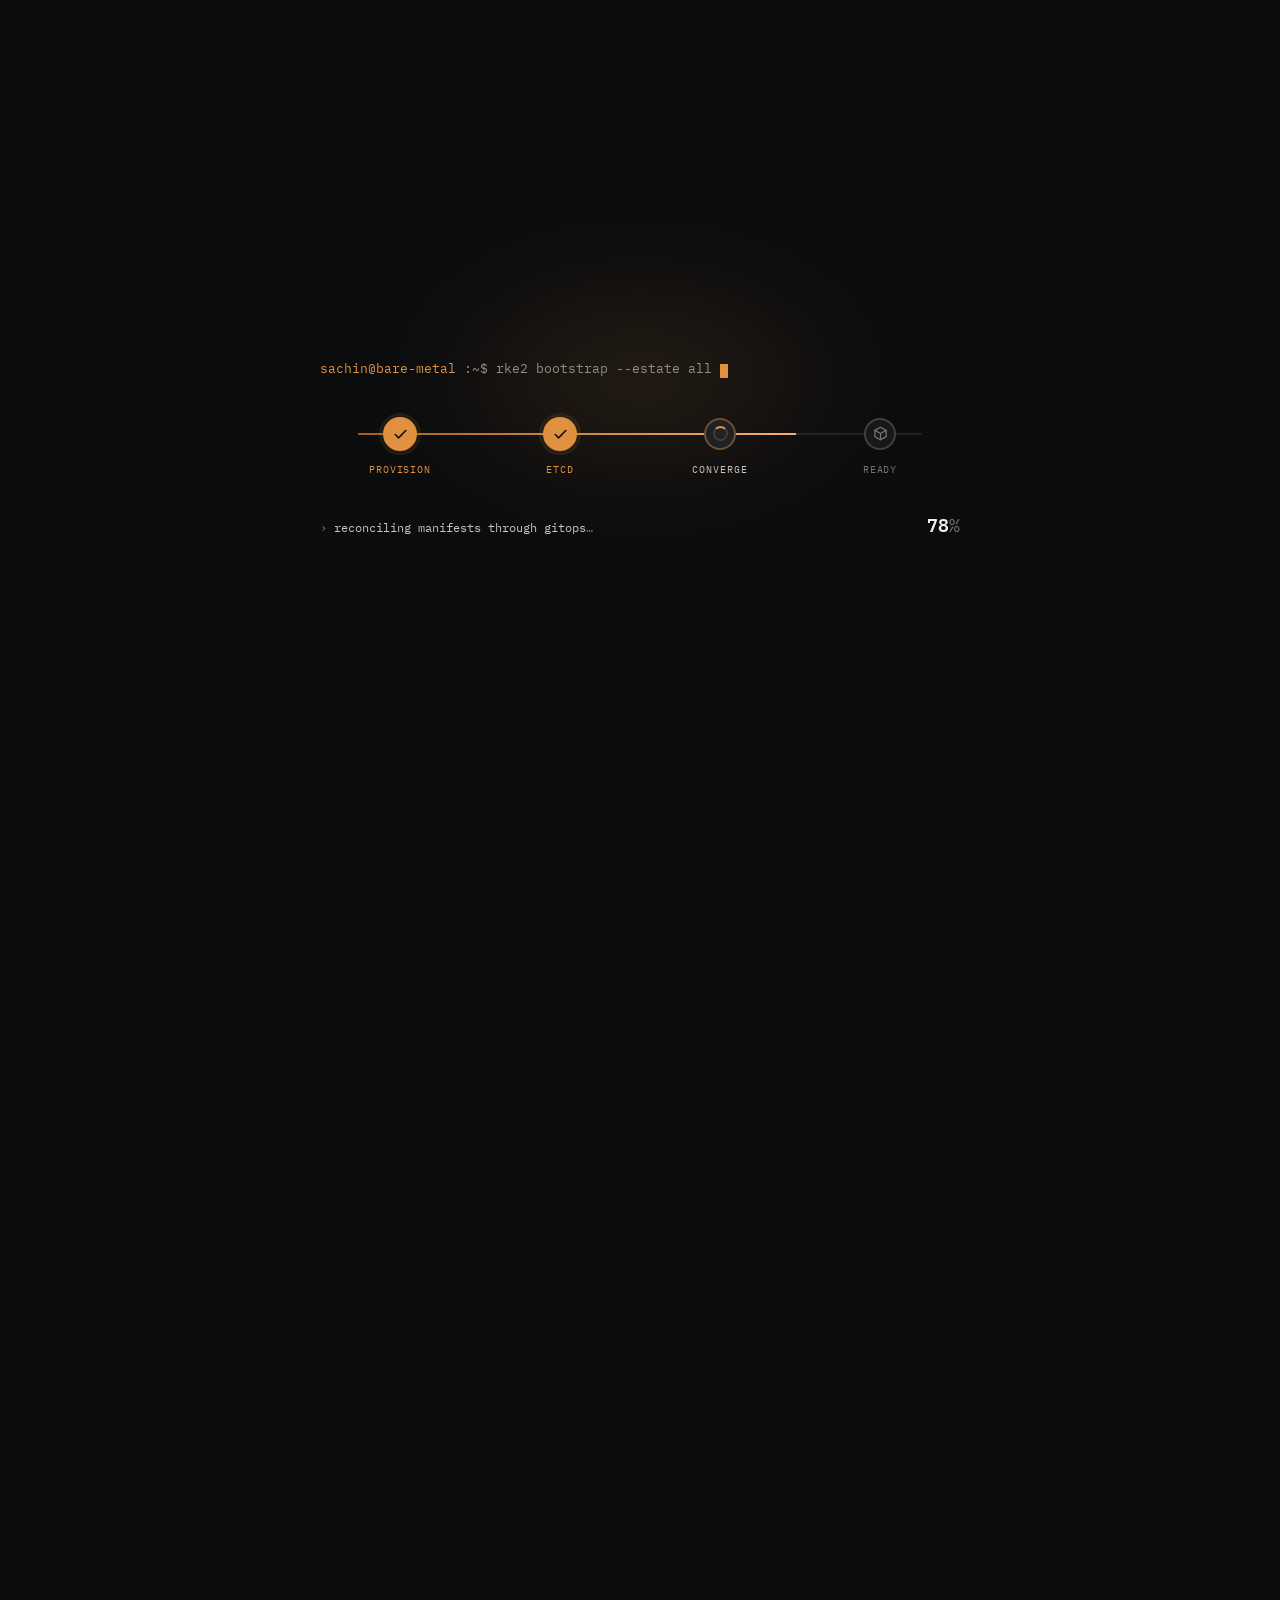
==== commit b959fb00: "Say 'around 5 years' rather than an exact month count An exact duration also dates the page: it is w" ====
--- a/index.html
+++ b/index.html
@@ -225,8 +225,8 @@
                 <span class="stat__v live"><span class="dot"></span>open to opportunities</span>
               </div>
               <div class="stat">
-                <span class="stat__k">since</span>
-                <span class="stat__v">2021 · 5y 2m</span>
+                <span class="stat__k">experience</span>
+                <span class="stat__v">around 5 years · since 2021</span>
               </div>
             </div>
           </div>
@@ -370,7 +370,7 @@
               <div class="idrow"><span class="k">what</span><span class="v">enterprise ai automation platform</span></div>
               <div class="idrow"><span class="k">base</span><span class="v">18.5204° N · 73.8567° E</span></div>
               <div class="idrow"><span class="k">tz</span><span class="v">IST · UTC+05:30</span></div>
-              <div class="idrow"><span class="k">exp</span><span class="v">5y 2m · since 2021</span></div>
+              <div class="idrow"><span class="k">exp</span><span class="v">around 5 years · since 2021</span></div>
               <div class="idrow"><span class="k">certs</span><span class="v">AWS SAA-C03 · CKA</span></div>
               <div class="idrow"><span class="k">status</span><span class="v acc">● open to opportunities</span></div>
             </div>
